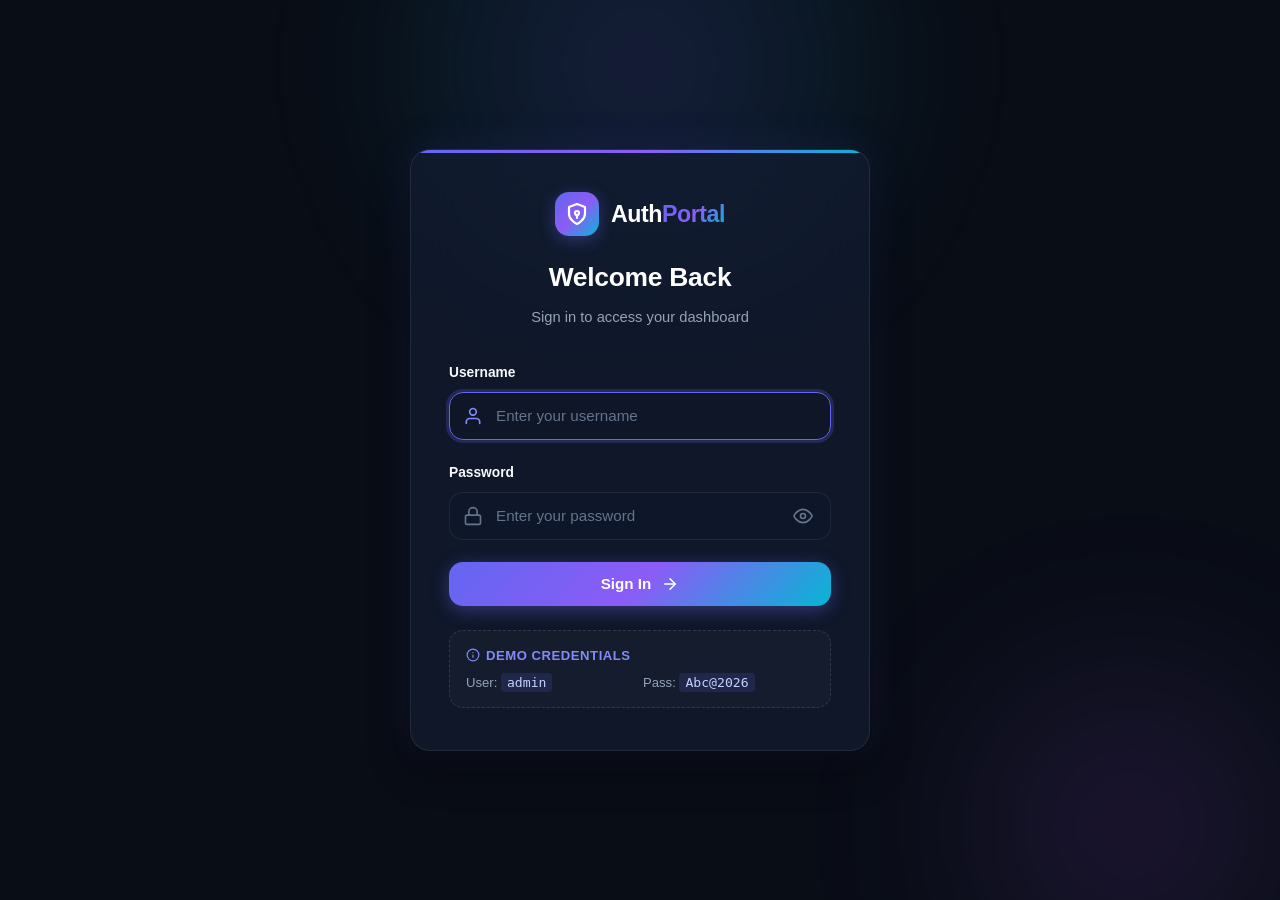
==== dashboard.html @ 0ddc0a3a "feat: Initial commit for user interface authentication and dashboard" ====
<!DOCTYPE html>
<html lang="en">
<head>
  <meta charset="UTF-8">
  <meta name="viewport" content="width=device-width, initial-scale=1.0">
  <title>Dashboard | user-auth11092026</title>
  <meta name="description" content="Professional dashboard portal providing operational analytics, security insights, and system management.">
  <link rel="stylesheet" href="css/style.css">
</head>
<body>

  <!-- Background Decorative Glowing Orbs -->
  <div class="bg-glow-top" aria-hidden="true"></div>
  <div class="bg-glow-bottom" aria-hidden="true"></div>

  <!-- =========================================================================
       4. HEADER / NAVIGATION BAR
       ========================================================================= -->
  <header class="dashboard-header">
    <div class="container header-container">
      
      <!-- Brand Logo -->
      <a href="#home" class="header-logo" aria-label="AuthPortal Home">
        <div class="header-logo-icon">
          <svg viewBox="0 0 24 24" fill="none" stroke="currentColor" stroke-width="2.2" stroke-linecap="round" stroke-linejoin="round" aria-hidden="true">
            <path d="M12 22s8-4 8-10V5l-8-3-8 3v7c0 6 8 10 8 10z"/>
            <circle cx="12" cy="11" r="2"/>
            <path d="M12 13v3"/>
          </svg>
        </div>
        <div class="header-logo-text">Auth<span>Portal</span></div>
      </a>

      <!-- Desktop Navigation Bar -->
      <nav class="desktop-nav" aria-label="Main Navigation">
        <ul class="nav-list">
          <li><a href="#home" class="nav-link active">HOME</a></li>
          <li><a href="#about" class="nav-link">ABOUT US</a></li>
          <li><a href="#category" class="nav-link">CATEGEORY</a></li>
          <li><a href="#contact" class="nav-link">CONTACT</a></li>
        </ul>
      </nav>

      <!-- Header Actions: User Badge & Logout -->
      <div class="header-actions">
        <div class="user-badge" aria-label="Current logged in user">
          <span class="user-avatar" aria-hidden="true">A</span>
          <span>admin</span>
        </div>
        
        <button type="button" class="btn btn-danger btn-logout" aria-label="Log out of dashboard">
          <svg width="16" height="16" viewBox="0 0 24 24" fill="none" stroke="currentColor" stroke-width="2" stroke-linecap="round" stroke-linejoin="round" aria-hidden="true">
            <path d="M9 21H5a2 2 0 0 1-2-2V5a2 2 0 0 1 2-2h4"/>
            <polyline points="16 17 21 12 16 7"/>
            <line x1="21" y1="12" x2="9" y2="12"/>
          </svg>
          <span>Logout</span>
        </button>

        <!-- Mobile Hamburger Toggle Button -->
        <button type="button" id="hamburgerBtn" class="hamburger-btn" aria-label="Toggle navigation menu" aria-expanded="false">
          <span class="hamburger-line"></span>
          <span class="hamburger-line"></span>
          <span class="hamburger-line"></span>
        </button>
      </div>

    </div>

    <!-- Mobile Slide-Down Drawer -->
    <div id="mobileNavDrawer" class="mobile-nav-drawer" aria-label="Mobile Navigation">
      <ul class="mobile-nav-list">
        <li><a href="#home" class="mobile-nav-link active">HOME</a></li>
        <li><a href="#about" class="mobile-nav-link">ABOUT US</a></li>
        <li><a href="#category" class="mobile-nav-link">CATEGEORY</a></li>
        <li><a href="#contact" class="mobile-nav-link">CONTACT</a></li>
      </ul>
      <div class="mobile-nav-actions">
        <div class="user-badge">
          <span class="user-avatar">A</span>
          <span>admin</span>
        </div>
        <button type="button" class="btn btn-danger btn-logout">Logout</button>
      </div>
    </div>
  </header>

  <!-- =========================================================================
       MAIN DASHBOARD CONTENT
       ========================================================================= -->
  <main id="dashboardContent">

    <!-- =======================================================================
         5. HERO SECTION
         ======================================================================= -->
    <section id="home" class="hero-section">
      <div class="container">
        <div class="hero-grid">
          
          <!-- Left Column -->
          <div class="hero-content">
            <div class="section-badge">
              <span class="badge-dot" aria-hidden="true"></span>
              <span>Verified Session Active</span>
            </div>
            
            <h1 class="hero-title">Welcome to Your <span>Dashboard</span></h1>
            
            <p class="hero-description">
              Access real-time telemetry, manage platform resources, and streamline organizational workflows with our unified responsive command center. Built purely with modern web standards for maximum velocity.
            </p>

            <div class="hero-cta-group">
              <a href="#category" class="btn btn-primary">
                <span>Explore Platform</span>
                <svg class="btn-icon" viewBox="0 0 24 24" fill="none" stroke="currentColor" stroke-width="2" stroke-linecap="round" stroke-linejoin="round" aria-hidden="true">
                  <line x1="5" y1="12" x2="19" y2="12"/>
                  <polyline points="12 5 19 12 12 19"/>
                </svg>
              </a>

              <a href="#about" class="btn btn-secondary">
                <span>Learn More</span>
              </a>
            </div>
          </div>

          <!-- Right Column: Modern CSS Visual Element (No External Assets) -->
          <div class="hero-visual">
            
            <!-- Floating Decorative KPI Badge 1 -->
            <div class="floating-badge floating-badge-1" aria-hidden="true">
              <div class="badge-icon-wrap">
                <svg width="20" height="20" viewBox="0 0 24 24" fill="none" stroke="currentColor" stroke-width="2.2" stroke-linecap="round" stroke-linejoin="round">
                  <polyline points="20 6 9 17 4 12"/>
                </svg>
              </div>
              <div>
                <div class="badge-text-primary">System 99.98%</div>
                <div class="badge-text-sub">Healthy & Online</div>
              </div>
            </div>

            <!-- Floating Decorative KPI Badge 2 -->
            <div class="floating-badge floating-badge-2" aria-hidden="true">
              <div class="badge-icon-wrap badge-icon-purple">
                <svg width="20" height="20" viewBox="0 0 24 24" fill="none" stroke="currentColor" stroke-width="2.2" stroke-linecap="round" stroke-linejoin="round">
                  <path d="M12 2v20M17 5H9.5a3.5 3.5 0 0 0 0 7h5a3.5 3.5 0 0 1 0 7H6"/>
                </svg>
              </div>
              <div>
                <div class="badge-text-primary">48.2k Events</div>
                <div class="badge-text-sub">Processed Today</div>
              </div>
            </div>

            <!-- Central Glassmorphic Dashboard Window -->
            <div class="visual-board">
              
              <div class="visual-header">
                <div class="window-dots" aria-hidden="true">
                  <span class="window-dot dot-red"></span>
                  <span class="window-dot dot-yellow"></span>
                  <span class="window-dot dot-green"></span>
                </div>
                <div class="visual-header-title">Live System Overview</div>
              </div>

              <!-- Live KPI Stats Grid -->
              <div class="visual-stats-grid">
                <div class="visual-stat-card">
                  <div class="stat-label">Active Users</div>
                  <div class="stat-value">
                    <span>1,842</span>
                    <span class="stat-trend">+14.2%</span>
                  </div>
                </div>

                <div class="visual-stat-card">
                  <div class="stat-label">Avg Response</div>
                  <div class="stat-value">
                    <span>42ms</span>
                    <span class="stat-trend">Optimal</span>
                  </div>
                </div>
              </div>

              <!-- Graphic Visualizer Chart Bars -->
              <div class="visual-chart-box">
                <div class="chart-header">
                  <span class="chart-title">Weekly Throughput Activity</span>
                  <span class="section-badge" style="margin-bottom:0; font-size:0.7rem; padding: 2px 8px;">Real-Time</span>
                </div>
                <div class="chart-bars" aria-label="Activity throughput bar graph">
                  <div class="chart-bar-wrap">
                    <div class="chart-bar-fill" style="height: 45%;"></div>
                    <span class="chart-bar-label">Mon</span>
                  </div>
                  <div class="chart-bar-wrap">
                    <div class="chart-bar-fill" style="height: 65%;"></div>
                    <span class="chart-bar-label">Tue</span>
                  </div>
                  <div class="chart-bar-wrap">
                    <div class="chart-bar-fill" style="height: 55%;"></div>
                    <span class="chart-bar-label">Wed</span>
                  </div>
                  <div class="chart-bar-wrap">
                    <div class="chart-bar-fill" style="height: 85%;"></div>
                    <span class="chart-bar-label">Thu</span>
                  </div>
                  <div class="chart-bar-wrap">
                    <div class="chart-bar-fill active" style="height: 98%;"></div>
                    <span class="chart-bar-label">Fri</span>
                  </div>
                  <div class="chart-bar-wrap">
                    <div class="chart-bar-fill" style="height: 72%;"></div>
                    <span class="chart-bar-label">Sat</span>
                  </div>
                  <div class="chart-bar-wrap">
                    <div class="chart-bar-fill" style="height: 60%;"></div>
                    <span class="chart-bar-label">Sun</span>
                  </div>
                </div>
              </div>

            </div>
          </div>

        </div>
      </div>
    </section>

    <!-- =======================================================================
         6. ABOUT US SECTION
         ======================================================================= -->
    <section id="about" class="about-section">
      <div class="container">
        
        <div class="text-center">
          <div class="section-badge">
            <span class="badge-dot" aria-hidden="true"></span>
            <span>Platform Core Capabilities</span>
          </div>
          <h2 class="section-title">Engineered for Performance & Clarity</h2>
          <p class="section-subtitle">
            Our platform provides enterprise-tier architectural efficiency without the baggage of heavy JavaScript libraries or external CSS bloat.
          </p>
        </div>

        <div class="about-features-grid">
          
          <!-- Feature 1 -->
          <div class="feature-card">
            <div class="feature-icon-box">
              <svg viewBox="0 0 24 24" fill="none" stroke="currentColor" stroke-width="2" stroke-linecap="round" stroke-linejoin="round" aria-hidden="true">
                <path d="M12 22s8-4 8-10V5l-8-3-8 3v7c0 6 8 10 8 10z"/>
              </svg>
            </div>
            <h3 class="feature-title">Secure Authentication</h3>
            <p class="feature-desc">
              State-governed session authentication with instant route protection, credential evaluation, and client-side access gating.
            </p>
          </div>

          <!-- Feature 2 -->
          <div class="feature-card">
            <div class="feature-icon-box">
              <svg viewBox="0 0 24 24" fill="none" stroke="currentColor" stroke-width="2" stroke-linecap="round" stroke-linejoin="round" aria-hidden="true">
                <rect x="3" y="3" width="7" height="9"/>
                <rect x="14" y="3" width="7" height="5"/>
                <rect x="14" y="12" width="7" height="9"/>
                <rect x="3" y="16" width="7" height="5"/>
              </svg>
            </div>
            <h3 class="feature-title">Simple Dashboard</h3>
            <p class="feature-desc">
              An intuitive visual control center designed for focus, displaying critical KPIs, system health indicators, and operational categories.
            </p>
          </div>

          <!-- Feature 3 -->
          <div class="feature-card">
            <div class="feature-icon-box">
              <svg viewBox="0 0 24 24" fill="none" stroke="currentColor" stroke-width="2" stroke-linecap="round" stroke-linejoin="round" aria-hidden="true">
                <rect x="2" y="3" width="20" height="14" rx="2" ry="2"/>
                <line x1="8" y1="21" x2="16" y2="21"/>
                <line x1="12" y1="17" x2="12" y2="21"/>
              </svg>
            </div>
            <h3 class="feature-title">Responsive Design</h3>
            <p class="feature-desc">
              Pixel-perfect viewport fluid layouts tailored seamlessly across desktop monitors, laptops, tablets, and compact mobile phones.
            </p>
          </div>

          <!-- Feature 4 -->
          <div class="feature-card">
            <div class="feature-icon-box">
              <svg viewBox="0 0 24 24" fill="none" stroke="currentColor" stroke-width="2" stroke-linecap="round" stroke-linejoin="round" aria-hidden="true">
                <polygon points="13 2 3 14 12 14 11 22 21 10 12 10 13 2"/>
              </svg>
            </div>
            <h3 class="feature-title">Fast Performance</h3>
            <p class="feature-desc">
              Unthrottled vanilla execution that loads instantly with zero external network blocking scripts, minimal overhead, and silky 60fps animations.
            </p>
          </div>

        </div>

      </div>
    </section>

    <!-- =======================================================================
         7. CATEGEORY SECTION
         ======================================================================= -->
    <section id="category" class="category-section">
      <div class="container">
        
        <div class="text-center">
          <div class="section-badge">
            <span class="badge-dot" aria-hidden="true"></span>
            <span>Module Ecosystem</span>
          </div>
          <h2 class="section-title">CATEGEORY</h2>
          <p class="section-subtitle">
            Explore dedicated functional categories tailored for high-scale enterprise operations and administrative oversight.
          </p>
        </div>

        <div class="category-grid">
          
          <!-- Category 1 -->
          <article class="category-card">
            <div class="category-top">
              <div class="category-icon-wrap">
                <svg viewBox="0 0 24 24" fill="none" stroke="currentColor" stroke-width="2" stroke-linecap="round" stroke-linejoin="round" aria-hidden="true">
                  <path d="M12 22s8-4 8-10V5l-8-3-8 3v7c0 6 8 10 8 10z"/>
                  <circle cx="12" cy="11" r="2"/>
                </svg>
              </div>
              <h3 class="category-card-title">Security & Governance</h3>
              <p class="category-card-desc">
                Centralized credential management, cryptographic session tracking, and real-time anomaly threat detection audits.
              </p>
            </div>
            <a href="#contact" class="category-action">
              <span>Explore Module</span>
              <svg viewBox="0 0 24 24" fill="none" stroke="currentColor" stroke-width="2" stroke-linecap="round" stroke-linejoin="round" aria-hidden="true">
                <line x1="5" y1="12" x2="19" y2="12"/>
                <polyline points="12 5 19 12 12 19"/>
              </svg>
            </a>
          </article>

          <!-- Category 2 -->
          <article class="category-card">
            <div class="category-top">
              <div class="category-icon-wrap">
                <svg viewBox="0 0 24 24" fill="none" stroke="currentColor" stroke-width="2" stroke-linecap="round" stroke-linejoin="round" aria-hidden="true">
                  <line x1="18" y1="20" x2="18" y2="10"/>
                  <line x1="12" y1="20" x2="12" y2="4"/>
                  <line x1="6" y1="20" x2="6" y2="14"/>
                </svg>
              </div>
              <h3 class="category-card-title">Analytics & Reports</h3>
              <p class="category-card-desc">
                Granular metric drill-downs, latency distribution histograms, and automated scheduled executive reporting exports.
              </p>
            </div>
            <a href="#contact" class="category-action">
              <span>Explore Module</span>
              <svg viewBox="0 0 24 24" fill="none" stroke="currentColor" stroke-width="2" stroke-linecap="round" stroke-linejoin="round" aria-hidden="true">
                <line x1="5" y1="12" x2="19" y2="12"/>
                <polyline points="12 5 19 12 12 19"/>
              </svg>
            </a>
          </article>

          <!-- Category 3 -->
          <article class="category-card">
            <div class="category-top">
              <div class="category-icon-wrap">
                <svg viewBox="0 0 24 24" fill="none" stroke="currentColor" stroke-width="2" stroke-linecap="round" stroke-linejoin="round" aria-hidden="true">
                  <path d="M18 10h-1.26A8 8 0 1 0 9 20h9a5 5 0 0 0 0-10z"/>
                </svg>
              </div>
              <h3 class="category-card-title">Cloud Infrastructure</h3>
              <p class="category-card-desc">
                Multi-region node health status, container lifecycle telemetry, and bandwidth consumption optimization tools.
              </p>
            </div>
            <a href="#contact" class="category-action">
              <span>Explore Module</span>
              <svg viewBox="0 0 24 24" fill="none" stroke="currentColor" stroke-width="2" stroke-linecap="round" stroke-linejoin="round" aria-hidden="true">
                <line x1="5" y1="12" x2="19" y2="12"/>
                <polyline points="12 5 19 12 12 19"/>
              </svg>
            </a>
          </article>

          <!-- Category 4 -->
          <article class="category-card">
            <div class="category-top">
              <div class="category-icon-wrap">
                <svg viewBox="0 0 24 24" fill="none" stroke="currentColor" stroke-width="2" stroke-linecap="round" stroke-linejoin="round" aria-hidden="true">
                  <path d="M17 21v-2a4 4 0 0 0-4-4H5a4 4 0 0 0-4 4v2"/>
                  <circle cx="9" cy="7" r="4"/>
                  <path d="M23 21v-2a4 4 0 0 0-3-3.87"/>
                  <path d="M16 3.13a4 4 0 0 1 0 7.75"/>
                </svg>
              </div>
              <h3 class="category-card-title">User Management</h3>
              <p class="category-card-desc">
                Role-based access control (RBAC), multi-tenant provisioning, administrative privilege tiers, and user lifecycle events.
              </p>
            </div>
            <a href="#contact" class="category-action">
              <span>Explore Module</span>
              <svg viewBox="0 0 24 24" fill="none" stroke="currentColor" stroke-width="2" stroke-linecap="round" stroke-linejoin="round" aria-hidden="true">
                <line x1="5" y1="12" x2="19" y2="12"/>
                <polyline points="12 5 19 12 12 19"/>
              </svg>
            </a>
          </article>

          <!-- Category 5 -->
          <article class="category-card">
            <div class="category-top">
              <div class="category-icon-wrap">
                <svg viewBox="0 0 24 24" fill="none" stroke="currentColor" stroke-width="2" stroke-linecap="round" stroke-linejoin="round" aria-hidden="true">
                  <polyline points="16 18 22 12 16 6"/>
                  <polyline points="8 6 2 12 8 18"/>
                </svg>
              </div>
              <h3 class="category-card-title">API Integrations</h3>
              <p class="category-card-desc">
                REST and webhook dispatch management, token authentication policies, rate limiting, and third-party SaaS interconnects.
              </p>
            </div>
            <a href="#contact" class="category-action">
              <span>Explore Module</span>
              <svg viewBox="0 0 24 24" fill="none" stroke="currentColor" stroke-width="2" stroke-linecap="round" stroke-linejoin="round" aria-hidden="true">
                <line x1="5" y1="12" x2="19" y2="12"/>
                <polyline points="12 5 19 12 12 19"/>
              </svg>
            </a>
          </article>

          <!-- Category 6 -->
          <article class="category-card">
            <div class="category-top">
              <div class="category-icon-wrap">
                <svg viewBox="0 0 24 24" fill="none" stroke="currentColor" stroke-width="2" stroke-linecap="round" stroke-linejoin="round" aria-hidden="true">
                  <path d="M12 2v4M12 18v4M4.93 4.93l2.83 2.83M16.24 16.24l2.83 2.83M2 12h4M18 12h4M4.93 19.07l2.83-2.83M16.24 7.76l2.83-2.83"/>
                </svg>
              </div>
              <h3 class="category-card-title">Automation Workflows</h3>
              <p class="category-card-desc">
                Event-driven job scheduling, automated pipeline deployments, alert escalation cascades, and self-healing task routines.
              </p>
            </div>
            <a href="#contact" class="category-action">
              <span>Explore Module</span>
              <svg viewBox="0 0 24 24" fill="none" stroke="currentColor" stroke-width="2" stroke-linecap="round" stroke-linejoin="round" aria-hidden="true">
                <line x1="5" y1="12" x2="19" y2="12"/>
                <polyline points="12 5 19 12 12 19"/>
              </svg>
            </a>
          </article>

        </div>

      </div>
    </section>

    <!-- =======================================================================
         8. CONTACT SECTION
         ======================================================================= -->
    <section id="contact" class="contact-section">
      <div class="container">
        
        <div class="text-center">
          <div class="section-badge">
            <span class="badge-dot" aria-hidden="true"></span>
            <span>Get In Touch</span>
          </div>
          <h2 class="section-title">Connect With Our Team</h2>
          <p class="section-subtitle">
            Have questions regarding deployment or enterprise tier configurations? Reach out to our technical engineering group.
          </p>
        </div>

        <div class="contact-grid">
          
          <!-- Contact Info Sidebar -->
          <div class="contact-info-card">
            <h3 class="contact-info-title">Support & Inquiries</h3>
            <p class="contact-info-desc">
              Our engineering team is on standby 24/7 to support infrastructure requests and authentication system inquiries.
            </p>

            <div class="contact-details-list">
              
              <!-- Email -->
              <div class="contact-item">
                <div class="contact-item-icon">
                  <svg viewBox="0 0 24 24" fill="none" stroke="currentColor" stroke-width="2" stroke-linecap="round" stroke-linejoin="round" aria-hidden="true">
                    <path d="M4 4h16c1.1 0 2 .9 2 2v12c0 1.1-.9 2-2 2H4c-1.1 0-2-.9-2-2V6c0-1.1.9-2 2-2z"/>
                    <polyline points="22,6 12,13 2,6"/>
                  </svg>
                </div>
                <div>
                  <div class="contact-item-label">Direct Email</div>
                  <div class="contact-item-value">support@authportal2026.io</div>
                </div>
              </div>

              <!-- Phone -->
              <div class="contact-item">
                <div class="contact-item-icon">
                  <svg viewBox="0 0 24 24" fill="none" stroke="currentColor" stroke-width="2" stroke-linecap="round" stroke-linejoin="round" aria-hidden="true">
                    <path d="M22 16.92v3a2 2 0 0 1-2.18 2 19.79 19.79 0 0 1-8.63-3.07 19.5 19.5 0 0 1-6-6 19.79 19.79 0 0 1-3.07-8.67A2 2 0 0 1 4.11 2h3a2 2 0 0 1 2 1.72 12.84 12.84 0 0 0 .7 2.81 2 2 0 0 1-.45 2.11L8.09 9.91a16 16 0 0 0 6 6l1.27-1.27a2 2 0 0 1 2.11-.45 12.84 12.84 0 0 0 2.81.7A2 2 0 0 1 22 16.92z"/>
                  </svg>
                </div>
                <div>
                  <div class="contact-item-label">Telephone</div>
                  <div class="contact-item-value">+1 (800) 555-0199</div>
                </div>
              </div>

              <!-- Location -->
              <div class="contact-item">
                <div class="contact-item-icon">
                  <svg viewBox="0 0 24 24" fill="none" stroke="currentColor" stroke-width="2" stroke-linecap="round" stroke-linejoin="round" aria-hidden="true">
                    <path d="M21 10c0 7-9 13-9 13s-9-6-9-13a9 9 0 0 1 18 0z"/>
                    <circle cx="12" cy="10" r="3"/>
                  </svg>
                </div>
                <div>
                  <div class="contact-item-label">Headquarters</div>
                  <div class="contact-item-value">750 Innovation Blvd, Tech Corridor, CA</div>
                </div>
              </div>

            </div>
          </div>

          <!-- Contact Form -->
          <div class="contact-form-card">
            
            <div id="contactFeedback" class="contact-feedback" role="alert" aria-live="polite">
              <svg width="20" height="20" viewBox="0 0 24 24" fill="none" stroke="currentColor" stroke-width="2" stroke-linecap="round" stroke-linejoin="round" aria-hidden="true">
                <polyline points="20 6 9 17 4 12"/>
              </svg>
              <span id="contactFeedbackText"></span>
            </div>

            <form id="contactForm" novalidate autocomplete="off">
              
              <div class="form-group">
                <label for="contactName" class="form-label">Full Name</label>
                <input 
                  type="text" 
                  id="contactName" 
                  class="form-input" 
                  placeholder="Enter your name" 
                  required 
                  aria-required="true"
                  style="padding-left: 16px;"
                >
              </div>

              <div class="form-group">
                <label for="contactEmail" class="form-label">Work Email</label>
                <input 
                  type="email" 
                  id="contactEmail" 
                  class="form-input" 
                  placeholder="name@company.com" 
                  required 
                  aria-required="true"
                  style="padding-left: 16px;"
                >
              </div>

              <div class="form-group">
                <label for="contactMessage" class="form-label">Your Message</label>
                <textarea 
                  id="contactMessage" 
                  class="form-textarea" 
                  placeholder="Tell us about your technical inquiry or platform feedback..." 
                  required 
                  aria-required="true"
                ></textarea>
              </div>

              <button type="submit" class="btn btn-primary btn-full">
                <span class="spinner" aria-hidden="true"></span>
                <span class="btn-text">Submit Message</span>
                <svg class="btn-icon" viewBox="0 0 24 24" fill="none" stroke="currentColor" stroke-width="2" stroke-linecap="round" stroke-linejoin="round" aria-hidden="true">
                  <line x1="22" y1="2" x2="11" y2="13"/>
                  <polygon points="22 2 15 22 11 13 2 9 22 2"/>
                </svg>
              </button>

            </form>

          </div>

        </div>

      </div>
    </section>

  </main>

  <!-- =========================================================================
       9. FOOTER
       ========================================================================= -->
  <footer class="dashboard-footer">
    <div class="container">
      
      <div class="footer-top">
        
        <!-- Brand Summary -->
        <div>
          <a href="#home" class="header-logo">
            <div class="header-logo-icon">
              <svg viewBox="0 0 24 24" fill="none" stroke="currentColor" stroke-width="2.2" stroke-linecap="round" stroke-linejoin="round" aria-hidden="true">
                <path d="M12 22s8-4 8-10V5l-8-3-8 3v7c0 6 8 10 8 10z"/>
                <circle cx="12" cy="11" r="2"/>
                <path d="M12 13v3"/>
              </svg>
            </div>
            <div class="header-logo-text">Auth<span>Portal</span></div>
          </a>
          <p class="footer-brand-desc">
            A high-velocity, lightweight user authentication gateway and responsive operations dashboard crafted exclusively with modern HTML5, CSS3, and Vanilla JavaScript.
          </p>
        </div>

        <!-- Quick Navigation Links -->
        <div>
          <div class="footer-col-title">Navigation</div>
          <ul class="footer-links-list">
            <li><a href="#home">HOME</a></li>
            <li><a href="#about">ABOUT US</a></li>
            <li><a href="#category">CATEGEORY</a></li>
            <li><a href="#contact">CONTACT</a></li>
          </ul>
        </div>

        <!-- Social Channels & Connect -->
        <div>
          <div class="footer-col-title">Connect</div>
          <p style="font-size:0.88rem; color:var(--text-secondary); margin-bottom:14px;">
            Follow our open source updates and technical releases.
          </p>
          <div class="footer-social-links" aria-label="Social media links">
            <a href="#home" class="social-btn" aria-label="GitHub">
              <svg viewBox="0 0 24 24" fill="none" stroke="currentColor" stroke-width="2" stroke-linecap="round" stroke-linejoin="round">
                <path d="M9 19c-5 1.5-5-2.5-7-3m14 6v-3.87a3.37 3.37 0 0 0-.94-2.61c3.14-.35 6.44-1.54 6.44-7A5.44 5.44 0 0 0 20 4.77 5.07 5.07 0 0 0 19.91 1S18.73.65 16 2.48a13.38 13.38 0 0 0-7 0C6.27.65 5.09 1 5.09 1A5.07 5.07 0 0 0 5 4.77a5.44 5.44 0 0 0-1.5 3.78c0 5.42 3.3 6.61 6.44 7A3.37 3.37 0 0 0 9 18.13V22"/>
              </svg>
            </a>
            <a href="#home" class="social-btn" aria-label="Twitter">
              <svg viewBox="0 0 24 24" fill="none" stroke="currentColor" stroke-width="2" stroke-linecap="round" stroke-linejoin="round">
                <path d="M23 3a10.9 10.9 0 0 1-3.14 1.53 4.48 4.48 0 0 0-7.86 3v1A10.66 10.66 0 0 1 3 4s-4 9 5 13a11.64 11.64 0 0 1-7 2c9 5 20 0 20-11.5a4.5 4.5 0 0 0-.08-.83A7.72 7.72 0 0 0 23 3z"/>
              </svg>
            </a>
            <a href="#home" class="social-btn" aria-label="LinkedIn">
              <svg viewBox="0 0 24 24" fill="none" stroke="currentColor" stroke-width="2" stroke-linecap="round" stroke-linejoin="round">
                <path d="M16 8a6 6 0 0 1 6 6v7h-4v-7a2 2 0 0 0-2-2 2 2 0 0 0-2 2v7h-4v-7a6 6 0 0 1 6-6z"/>
                <rect x="2" y="9" width="4" height="12"/>
                <circle cx="4" cy="4" r="2"/>
              </svg>
            </a>
          </div>
        </div>

      </div>

      <!-- Exact Copyright Line -->
      <div class="footer-bottom">
        <div>&copy; 2026 User Auth Dashboard. All Rights Reserved.</div>
        <div style="font-size:0.82rem; color:var(--text-muted);">Repository: user-auth11092026</div>
      </div>

    </div>
  </footer>

  <script src="js/script.js"></script>
</body>
</html>
---- css/style.css ----
/* ==========================================================================
   USER AUTHENTICATION & DASHBOARD - MODERN STYLESHEET
   Repository: user-auth11092026
   ========================================================================== */

/* --------------------------------------------------------------------------
   1. CSS Variables & Design Tokens
   -------------------------------------------------------------------------- */
:root {
  /* Color Palette */
  --bg-main: #090d16;
  --bg-surface: #0f172a;
  --bg-surface-elevated: #1e293b;
  --bg-card: rgba(19, 29, 51, 0.7);
  --bg-card-hover: rgba(30, 45, 78, 0.85);
  --bg-glass: rgba(15, 23, 42, 0.8);

  --text-primary: #f8fafc;
  --text-secondary: #94a3b8;
  --text-muted: #64748b;
  --text-inverse: #090d16;

  /* Accents & Gradients */
  --primary: #6366f1;
  --primary-light: #818cf8;
  --primary-dark: #4f46e5;
  --primary-glow: rgba(99, 102, 241, 0.35);

  --secondary: #06b6d4;
  --secondary-light: #22d3ee;
  --accent-purple: #a855f7;
  --accent-emerald: #10b981;
  --accent-rose: #f43f5e;
  --accent-amber: #f59e0b;

  --grad-primary: linear-gradient(135deg, #6366f1 0%, #8b5cf6 50%, #06b6d4 100%);
  --grad-glow: linear-gradient(135deg, rgba(99, 102, 241, 0.15) 0%, rgba(6, 182, 212, 0.1) 100%);
  --grad-card: linear-gradient(180deg, rgba(255, 255, 255, 0.04) 0%, rgba(255, 255, 255, 0.01) 100%);
  --grad-text: linear-gradient(135deg, #ffffff 30%, #cbd5e1 70%, #818cf8 100%);

  /* Borders & Shadows */
  --border-subtle: rgba(255, 255, 255, 0.08);
  --border-focus: rgba(99, 102, 241, 0.6);
  --border-hover: rgba(255, 255, 255, 0.18);

  --shadow-sm: 0 2px 8px rgba(0, 0, 0, 0.25);
  --shadow-md: 0 8px 24px rgba(0, 0, 0, 0.35);
  --shadow-lg: 0 16px 40px rgba(0, 0, 0, 0.45);
  --shadow-glow: 0 0 35px var(--primary-glow);

  /* Layout & Spacing */
  --container-max-width: 1200px;
  --header-height: 76px;
  --border-radius-sm: 8px;
  --border-radius-md: 14px;
  --border-radius-lg: 20px;
  --border-radius-full: 9999px;

  /* Transitions */
  --transition-fast: 0.18s cubic-bezier(0.4, 0, 0.2, 1);
  --transition-normal: 0.28s cubic-bezier(0.4, 0, 0.2, 1);
  --transition-slow: 0.45s cubic-bezier(0.4, 0, 0.2, 1);
}

/* --------------------------------------------------------------------------
   2. Reset & Global Styles
   -------------------------------------------------------------------------- */
*, *::before, *::after {
  margin: 0;
  padding: 0;
  box-sizing: border-box;
}

html {
  scroll-behavior: smooth;
  scroll-padding-top: calc(var(--header-height) + 20px);
}

body {
  font-family: -apple-system, BlinkMacSystemFont, "Segoe UI", Roboto, "Helvetica Neue", Arial, sans-serif;
  background-color: var(--bg-main);
  color: var(--text-primary);
  line-height: 1.6;
  font-size: 16px;
  min-height: 100vh;
  overflow-x: hidden;
  -webkit-font-smoothing: antialiased;
  -moz-osx-font-smoothing: grayscale;
}

/* Background Atmosphere Glows */
.bg-glow-top {
  position: fixed;
  top: -160px;
  left: 50%;
  transform: translateX(-50%);
  width: 700px;
  height: 450px;
  background: radial-gradient(circle, rgba(99, 102, 241, 0.18) 0%, rgba(6, 182, 212, 0.08) 50%, transparent 70%);
  pointer-events: none;
  z-index: 0;
  filter: blur(60px);
}

.bg-glow-bottom {
  position: fixed;
  bottom: -150px;
  right: -100px;
  width: 500px;
  height: 450px;
  background: radial-gradient(circle, rgba(168, 85, 247, 0.15) 0%, transparent 70%);
  pointer-events: none;
  z-index: 0;
  filter: blur(70px);
}

a {
  color: inherit;
  text-decoration: none;
}

button, input, textarea {
  font-family: inherit;
  font-size: inherit;
  border: none;
  outline: none;
}

button {
  cursor: pointer;
}

img, svg {
  display: block;
  max-width: 100%;
}

.container {
  width: 100%;
  max-width: var(--container-max-width);
  margin: 0 auto;
  padding: 0 24px;
  position: relative;
  z-index: 1;
}

/* --------------------------------------------------------------------------
   3. Typography & Badges
   -------------------------------------------------------------------------- */
.section-badge {
  display: inline-flex;
  align-items: center;
  gap: 8px;
  padding: 6px 14px;
  background: rgba(99, 102, 241, 0.12);
  border: 1px solid rgba(99, 102, 241, 0.28);
  border-radius: var(--border-radius-full);
  font-size: 0.82rem;
  font-weight: 600;
  color: var(--primary-light);
  letter-spacing: 0.06em;
  text-transform: uppercase;
  margin-bottom: 16px;
}

.badge-dot {
  width: 7px;
  height: 7px;
  border-radius: 50%;
  background: var(--secondary);
  box-shadow: 0 0 8px var(--secondary);
  animation: pulseDot 2s infinite ease-in-out;
}

@keyframes pulseDot {
  0%, 100% { opacity: 1; transform: scale(1); }
  50% { opacity: 0.5; transform: scale(0.8); }
}

.section-title {
  font-size: clamp(2rem, 3.5vw, 2.75rem);
  font-weight: 800;
  line-height: 1.2;
  margin-bottom: 16px;
  background: var(--grad-text);
  -webkit-background-clip: text;
  -webkit-text-fill-color: transparent;
}

.section-subtitle {
  font-size: 1.08rem;
  color: var(--text-secondary);
  max-width: 620px;
  margin-bottom: 48px;
  line-height: 1.65;
}

.text-center {
  text-align: center;
}

.text-center .section-subtitle {
  margin-left: auto;
  margin-right: auto;
}

/* --------------------------------------------------------------------------
   4. Buttons
   -------------------------------------------------------------------------- */
.btn {
  display: inline-flex;
  align-items: center;
  justify-content: center;
  gap: 10px;
  padding: 13px 26px;
  font-size: 0.95rem;
  font-weight: 600;
  border-radius: var(--border-radius-md);
  transition: all var(--transition-normal);
  position: relative;
  overflow: hidden;
  user-select: none;
}

.btn-primary {
  background: var(--grad-primary);
  color: #ffffff;
  box-shadow: 0 4px 18px rgba(99, 102, 241, 0.4);
}

.btn-primary:hover {
  transform: translateY(-2px);
  box-shadow: 0 6px 24px rgba(99, 102, 241, 0.6);
  filter: brightness(1.08);
}

.btn-primary:active {
  transform: translateY(0);
}

.btn-secondary {
  background: rgba(255, 255, 255, 0.05);
  color: var(--text-primary);
  border: 1px solid var(--border-subtle);
  backdrop-filter: blur(10px);
}

.btn-secondary:hover {
  background: rgba(255, 255, 255, 0.1);
  border-color: var(--border-hover);
  transform: translateY(-2px);
  color: #ffffff;
}

.btn-danger {
  background: rgba(244, 63, 94, 0.15);
  color: #fda4af;
  border: 1px solid rgba(244, 63, 94, 0.3);
  padding: 8px 18px;
  font-size: 0.88rem;
}

.btn-danger:hover {
  background: var(--accent-rose);
  color: #ffffff;
  box-shadow: 0 4px 16px rgba(244, 63, 94, 0.4);
}

.btn-full {
  width: 100%;
}

.btn-icon {
  width: 18px;
  height: 18px;
  transition: transform var(--transition-fast);
}

.btn:hover .btn-icon {
  transform: translateX(3px);
}

/* --------------------------------------------------------------------------
   5. Authentication Screen (index.html)
   -------------------------------------------------------------------------- */
.auth-page {
  display: flex;
  align-items: center;
  justify-content: center;
  min-height: 100vh;
  padding: 30px 20px;
  position: relative;
}

.auth-wrapper {
  width: 100%;
  max-width: 460px;
  position: relative;
  z-index: 2;
  animation: authFadeIn 0.6s cubic-bezier(0.16, 1, 0.3, 1);
}

@keyframes authFadeIn {
  from {
    opacity: 0;
    transform: translateY(24px) scale(0.98);
  }
  to {
    opacity: 1;
    transform: translateY(0) scale(1);
  }
}

.auth-card {
  background: var(--bg-card);
  backdrop-filter: blur(24px);
  -webkit-backdrop-filter: blur(24px);
  border: 1px solid var(--border-subtle);
  border-radius: var(--border-radius-lg);
  padding: 42px 38px;
  box-shadow: var(--shadow-lg), 0 0 40px rgba(99, 102, 241, 0.15);
  position: relative;
  overflow: hidden;
}

.auth-card::before {
  content: "";
  position: absolute;
  top: 0;
  left: 0;
  right: 0;
  height: 3px;
  background: var(--grad-primary);
}

.auth-header {
  text-align: center;
  margin-bottom: 32px;
}

.brand-logo {
  display: inline-flex;
  align-items: center;
  gap: 12px;
  margin-bottom: 20px;
}

.brand-logo-icon {
  width: 44px;
  height: 44px;
  border-radius: var(--border-radius-md);
  background: var(--grad-primary);
  display: flex;
  align-items: center;
  justify-content: center;
  box-shadow: 0 4px 16px var(--primary-glow);
}

.brand-logo-icon svg {
  width: 24px;
  height: 24px;
  fill: none;
  stroke: #ffffff;
  stroke-width: 2.2;
}

.brand-logo-text {
  font-size: 1.45rem;
  font-weight: 800;
  letter-spacing: -0.02em;
  color: #ffffff;
}

.brand-logo-text span {
  background: var(--grad-primary);
  -webkit-background-clip: text;
  -webkit-text-fill-color: transparent;
}

.auth-title {
  font-size: 1.65rem;
  font-weight: 700;
  color: #ffffff;
  margin-bottom: 8px;
  letter-spacing: -0.01em;
}

.auth-subtitle {
  font-size: 0.92rem;
  color: var(--text-secondary);
}

/* Auth Alerts */
.auth-alert {
  display: none;
  align-items: center;
  gap: 12px;
  padding: 12px 16px;
  border-radius: var(--border-radius-sm);
  font-size: 0.88rem;
  font-weight: 500;
  margin-bottom: 24px;
  line-height: 1.4;
  animation: shakeAlert 0.4s cubic-bezier(0.36, 0.07, 0.19, 0.97);
}

.auth-alert.show {
  display: flex;
}

.auth-alert-error {
  background: rgba(244, 63, 94, 0.14);
  border: 1px solid rgba(244, 63, 94, 0.35);
  color: #fda4af;
}

.auth-alert-success {
  background: rgba(16, 185, 129, 0.14);
  border: 1px solid rgba(16, 185, 129, 0.35);
  color: #6ee7b7;
}

.auth-alert-icon {
  flex-shrink: 0;
  width: 18px;
  height: 18px;
}

@keyframes shakeAlert {
  10%, 90% { transform: translate3d(-1px, 0, 0); }
  20%, 80% { transform: translate3d(2px, 0, 0); }
  30%, 50%, 70% { transform: translate3d(-4px, 0, 0); }
  40%, 60% { transform: translate3d(4px, 0, 0); }
}

/* Form Groups */
.form-group {
  margin-bottom: 22px;
  position: relative;
}

.form-label {
  display: block;
  font-size: 0.86rem;
  font-weight: 600;
  color: var(--text-primary);
  margin-bottom: 8px;
}

.input-wrapper {
  position: relative;
  display: flex;
  align-items: center;
}

.input-icon {
  position: absolute;
  left: 14px;
  width: 20px;
  height: 20px;
  color: var(--text-muted);
  pointer-events: none;
  transition: color var(--transition-fast);
}

.form-input {
  width: 100%;
  height: 48px;
  background: rgba(15, 23, 42, 0.65);
  border: 1px solid var(--border-subtle);
  border-radius: var(--border-radius-md);
  padding: 0 16px 0 46px;
  color: #ffffff;
  font-size: 0.95rem;
  transition: all var(--transition-normal);
}

.form-input::placeholder {
  color: var(--text-muted);
}

.form-input:hover {
  border-color: var(--border-hover);
}

.form-input:focus {
  border-color: var(--primary);
  box-shadow: 0 0 0 3px rgba(99, 102, 241, 0.22);
  background: rgba(15, 23, 42, 0.9);
}

.form-input:focus + .input-icon,
.input-wrapper:focus-within .input-icon {
  color: var(--primary-light);
}

/* Password Toggle Button */
.password-toggle {
  position: absolute;
  right: 12px;
  top: 50%;
  transform: translateY(-50%);
  background: transparent;
  color: var(--text-muted);
  padding: 6px;
  border-radius: 6px;
  display: flex;
  align-items: center;
  justify-content: center;
  transition: color var(--transition-fast);
}

.password-toggle:hover {
  color: var(--text-primary);
}

.password-toggle svg {
  width: 20px;
  height: 20px;
}

/* Loading Spinner on button */
.btn .spinner {
  display: none;
  width: 18px;
  height: 18px;
  border: 2px solid rgba(255, 255, 255, 0.3);
  border-radius: 50%;
  border-top-color: #ffffff;
  animation: spin 0.75s linear infinite;
}

.btn.loading .btn-text {
  opacity: 0.4;
}

.btn.loading .spinner {
  display: block;
}

@keyframes spin {
  to { transform: rotate(360deg); }
}

/* Demo Credentials Hint Box */
.demo-hint-box {
  margin-top: 24px;
  padding: 14px 16px;
  background: rgba(255, 255, 255, 0.025);
  border: 1px dashed rgba(255, 255, 255, 0.12);
  border-radius: var(--border-radius-md);
  font-size: 0.82rem;
  color: var(--text-secondary);
}

.demo-hint-title {
  display: flex;
  align-items: center;
  gap: 6px;
  font-weight: 600;
  color: var(--primary-light);
  margin-bottom: 6px;
  text-transform: uppercase;
  letter-spacing: 0.04em;
}

.demo-hint-list {
  display: grid;
  grid-template-columns: 1fr 1fr;
  gap: 6px;
  margin-top: 4px;
}

.demo-hint-item code {
  background: rgba(99, 102, 241, 0.15);
  padding: 2px 6px;
  border-radius: 4px;
  color: #c7d2fe;
  font-family: monospace;
}

/* --------------------------------------------------------------------------
   6. Dashboard Header & Navigation Bar
   -------------------------------------------------------------------------- */
.dashboard-header {
  position: fixed;
  top: 0;
  left: 0;
  right: 0;
  height: var(--header-height);
  background: var(--bg-glass);
  backdrop-filter: blur(18px);
  -webkit-backdrop-filter: blur(18px);
  border-bottom: 1px solid var(--border-subtle);
  z-index: 1000;
  transition: all var(--transition-normal);
}

.dashboard-header.scrolled {
  background: rgba(9, 13, 22, 0.94);
  box-shadow: 0 4px 20px rgba(0, 0, 0, 0.4);
}

.header-container {
  display: flex;
  align-items: center;
  justify-content: space-between;
  height: 100%;
}

.header-logo {
  display: flex;
  align-items: center;
  gap: 12px;
}

.header-logo-icon {
  width: 38px;
  height: 38px;
  border-radius: var(--border-radius-sm);
  background: var(--grad-primary);
  display: flex;
  align-items: center;
  justify-content: center;
  box-shadow: 0 2px 10px var(--primary-glow);
}

.header-logo-icon svg {
  width: 20px;
  height: 20px;
  stroke: #ffffff;
}

.header-logo-text {
  font-size: 1.25rem;
  font-weight: 800;
  color: #ffffff;
}

.header-logo-text span {
  background: var(--grad-primary);
  -webkit-background-clip: text;
  -webkit-text-fill-color: transparent;
}

/* Desktop Navigation Menu */
.desktop-nav {
  display: flex;
  align-items: center;
  gap: 32px;
}

.nav-list {
  display: flex;
  align-items: center;
  list-style: none;
  gap: 8px;
}

.nav-link {
  display: inline-block;
  padding: 8px 16px;
  font-size: 0.88rem;
  font-weight: 600;
  letter-spacing: 0.04em;
  color: var(--text-secondary);
  border-radius: var(--border-radius-full);
  transition: all var(--transition-fast);
  position: relative;
}

.nav-link:hover {
  color: #ffffff;
  background: rgba(255, 255, 255, 0.05);
}

/* Active Navigation State */
.nav-link.active {
  color: #ffffff;
  background: rgba(99, 102, 241, 0.18);
  border: 1px solid rgba(99, 102, 241, 0.35);
  box-shadow: 0 0 12px rgba(99, 102, 241, 0.25);
}

.nav-link.active::after {
  content: "";
  position: absolute;
  bottom: -4px;
  left: 50%;
  transform: translateX(-50%);
  width: 14px;
  height: 2px;
  background: var(--primary);
  border-radius: 2px;
  box-shadow: 0 0 6px var(--primary);
}

.header-actions {
  display: flex;
  align-items: center;
  gap: 16px;
}

.user-badge {
  display: flex;
  align-items: center;
  gap: 8px;
  padding: 6px 14px;
  background: rgba(255, 255, 255, 0.05);
  border: 1px solid var(--border-subtle);
  border-radius: var(--border-radius-full);
  font-size: 0.85rem;
  color: var(--text-primary);
}

.user-avatar {
  width: 22px;
  height: 22px;
  border-radius: 50%;
  background: var(--grad-primary);
  display: flex;
  align-items: center;
  justify-content: center;
  font-size: 0.72rem;
  font-weight: 700;
  color: #ffffff;
}

/* Hamburger Button */
.hamburger-btn {
  display: none;
  flex-direction: column;
  justify-content: center;
  align-items: center;
  width: 42px;
  height: 42px;
  background: rgba(255, 255, 255, 0.05);
  border: 1px solid var(--border-subtle);
  border-radius: var(--border-radius-sm);
  gap: 5px;
  z-index: 1100;
}

.hamburger-line {
  width: 20px;
  height: 2px;
  background: #ffffff;
  border-radius: 2px;
  transition: all var(--transition-fast);
}

.hamburger-btn.active .hamburger-line:nth-child(1) {
  transform: translateY(7px) rotate(45deg);
}

.hamburger-btn.active .hamburger-line:nth-child(2) {
  opacity: 0;
  transform: scaleX(0);
}

.hamburger-btn.active .hamburger-line:nth-child(3) {
  transform: translateY(-7px) rotate(-45deg);
}

/* Mobile Drawer Menu */
.mobile-nav-drawer {
  display: none;
  position: fixed;
  top: var(--header-height);
  left: 0;
  right: 0;
  background: rgba(9, 13, 22, 0.98);
  backdrop-filter: blur(24px);
  border-bottom: 1px solid var(--border-subtle);
  padding: 24px;
  z-index: 999;
  flex-direction: column;
  gap: 16px;
  box-shadow: 0 20px 40px rgba(0, 0, 0, 0.5);
  transform: translateY(-100%);
  opacity: 0;
  transition: transform var(--transition-normal), opacity var(--transition-normal);
}

.mobile-nav-drawer.open {
  transform: translateY(0);
  opacity: 1;
}

.mobile-nav-list {
  display: flex;
  flex-direction: column;
  list-style: none;
  gap: 12px;
}

.mobile-nav-link {
  display: block;
  padding: 12px 18px;
  font-size: 1rem;
  font-weight: 600;
  letter-spacing: 0.04em;
  color: var(--text-secondary);
  border-radius: var(--border-radius-md);
  border: 1px solid transparent;
}

.mobile-nav-link.active {
  color: #ffffff;
  background: rgba(99, 102, 241, 0.18);
  border-color: rgba(99, 102, 241, 0.4);
}

.mobile-nav-actions {
  display: flex;
  align-items: center;
  justify-content: space-between;
  padding-top: 16px;
  border-top: 1px solid var(--border-subtle);
}

/* --------------------------------------------------------------------------
   7. Hero Section
   -------------------------------------------------------------------------- */
.hero-section {
  padding-top: calc(var(--header-height) + 60px);
  padding-bottom: 90px;
  position: relative;
  overflow: hidden;
}

.hero-grid {
  display: grid;
  grid-template-columns: 1.15fr 1fr;
  gap: 56px;
  align-items: center;
}

.hero-content {
  max-width: 580px;
}

.hero-title {
  font-size: clamp(2.4rem, 4.2vw, 3.5rem);
  font-weight: 800;
  line-height: 1.15;
  margin-bottom: 20px;
  letter-spacing: -0.02em;
}

.hero-title span {
  background: var(--grad-primary);
  -webkit-background-clip: text;
  -webkit-text-fill-color: transparent;
}

.hero-description {
  font-size: 1.12rem;
  color: var(--text-secondary);
  line-height: 1.7;
  margin-bottom: 36px;
}

.hero-cta-group {
  display: flex;
  align-items: center;
  gap: 16px;
  flex-wrap: wrap;
}

/* Hero Visual / Dashboard Preview (CSS Only, No external images) */
.hero-visual {
  position: relative;
}

.visual-board {
  background: var(--bg-card);
  backdrop-filter: blur(20px);
  -webkit-backdrop-filter: blur(20px);
  border: 1px solid var(--border-subtle);
  border-radius: var(--border-radius-lg);
  padding: 24px;
  box-shadow: var(--shadow-lg);
  position: relative;
  overflow: hidden;
}

.visual-header {
  display: flex;
  align-items: center;
  justify-content: space-between;
  padding-bottom: 18px;
  border-bottom: 1px solid var(--border-subtle);
  margin-bottom: 20px;
}

.window-dots {
  display: flex;
  gap: 6px;
}

.window-dot {
  width: 10px;
  height: 10px;
  border-radius: 50%;
}

.dot-red { background: #ef4444; }
.dot-yellow { background: #f59e0b; }
.dot-green { background: #10b981; }

.visual-header-title {
  font-size: 0.82rem;
  color: var(--text-muted);
  font-weight: 600;
  letter-spacing: 0.05em;
  text-transform: uppercase;
}

.visual-stats-grid {
  display: grid;
  grid-template-columns: 1fr 1fr;
  gap: 14px;
  margin-bottom: 20px;
}

.visual-stat-card {
  background: rgba(255, 255, 255, 0.03);
  border: 1px solid var(--border-subtle);
  border-radius: var(--border-radius-md);
  padding: 16px;
  transition: transform var(--transition-fast);
}

.visual-stat-card:hover {
  transform: translateY(-2px);
  border-color: var(--border-hover);
}

.stat-label {
  font-size: 0.78rem;
  color: var(--text-muted);
  font-weight: 500;
  text-transform: uppercase;
  margin-bottom: 6px;
}

.stat-value {
  font-size: 1.45rem;
  font-weight: 700;
  color: #ffffff;
  display: flex;
  align-items: baseline;
  gap: 6px;
}

.stat-trend {
  font-size: 0.76rem;
  font-weight: 600;
  color: var(--accent-emerald);
}

/* CSS Graphical Visualization Bars */
.visual-chart-box {
  background: rgba(255, 255, 255, 0.02);
  border: 1px solid var(--border-subtle);
  border-radius: var(--border-radius-md);
  padding: 18px;
}

.chart-header {
  display: flex;
  justify-content: space-between;
  align-items: center;
  margin-bottom: 16px;
}

.chart-title {
  font-size: 0.86rem;
  font-weight: 600;
  color: var(--text-primary);
}

.chart-bars {
  display: flex;
  align-items: flex-end;
  gap: 12px;
  height: 90px;
  padding-top: 10px;
}

.chart-bar-wrap {
  flex: 1;
  display: flex;
  flex-direction: column;
  align-items: center;
  gap: 8px;
  height: 100%;
  justify-content: flex-end;
}

.chart-bar-fill {
  width: 100%;
  background: rgba(99, 102, 241, 0.3);
  border-radius: 4px;
  transition: all 0.4s ease;
  position: relative;
}

.chart-bar-fill.active {
  background: var(--grad-primary);
  box-shadow: 0 0 14px var(--primary-glow);
}

.chart-bar-label {
  font-size: 0.72rem;
  color: var(--text-muted);
}

/* Floating Decorative KPI Cards */
.floating-badge {
  position: absolute;
  padding: 12px 18px;
  background: rgba(15, 23, 42, 0.88);
  backdrop-filter: blur(16px);
  border: 1px solid rgba(255, 255, 255, 0.12);
  border-radius: var(--border-radius-md);
  box-shadow: var(--shadow-lg);
  display: flex;
  align-items: center;
  gap: 12px;
  z-index: 3;
  animation: floatMotion 5s ease-in-out infinite alternate;
}

.floating-badge-1 {
  top: -24px;
  right: -20px;
}

.floating-badge-2 {
  bottom: -24px;
  left: -24px;
  animation-delay: -2.5s;
}

@keyframes floatMotion {
  0% { transform: translateY(0); }
  100% { transform: translateY(-10px); }
}

.badge-icon-wrap {
  width: 36px;
  height: 36px;
  border-radius: 50%;
  background: rgba(16, 185, 129, 0.15);
  display: flex;
  align-items: center;
  justify-content: center;
  color: var(--accent-emerald);
}

.badge-icon-purple {
  background: rgba(168, 85, 247, 0.15);
  color: var(--accent-purple);
}

.badge-text-primary {
  font-size: 0.86rem;
  font-weight: 700;
  color: #ffffff;
}

.badge-text-sub {
  font-size: 0.72rem;
  color: var(--text-muted);
}

/* --------------------------------------------------------------------------
   8. About Us Section
   -------------------------------------------------------------------------- */
.about-section {
  padding: 100px 0;
  position: relative;
  background: linear-gradient(180deg, transparent 0%, rgba(15, 23, 42, 0.4) 50%, transparent 100%);
}

.about-features-grid {
  display: grid;
  grid-template-columns: repeat(4, 1fr);
  gap: 24px;
}

.feature-card {
  background: var(--bg-card);
  backdrop-filter: blur(14px);
  border: 1px solid var(--border-subtle);
  border-radius: var(--border-radius-lg);
  padding: 32px 24px;
  transition: all var(--transition-normal);
  position: relative;
  overflow: hidden;
}

.feature-card::before {
  content: "";
  position: absolute;
  top: 0;
  left: 0;
  right: 0;
  height: 2px;
  background: var(--grad-primary);
  opacity: 0;
  transition: opacity var(--transition-fast);
}

.feature-card:hover {
  transform: translateY(-6px);
  background: var(--bg-card-hover);
  border-color: var(--border-hover);
  box-shadow: 0 12px 30px rgba(0, 0, 0, 0.45), 0 0 20px rgba(99, 102, 241, 0.15);
}

.feature-card:hover::before {
  opacity: 1;
}

.feature-icon-box {
  width: 54px;
  height: 54px;
  border-radius: var(--border-radius-md);
  background: rgba(99, 102, 241, 0.12);
  border: 1px solid rgba(99, 102, 241, 0.25);
  display: flex;
  align-items: center;
  justify-content: center;
  margin-bottom: 22px;
  color: var(--primary-light);
  transition: all var(--transition-fast);
}

.feature-card:hover .feature-icon-box {
  background: var(--grad-primary);
  color: #ffffff;
  transform: scale(1.05);
  box-shadow: 0 4px 16px var(--primary-glow);
}

.feature-icon-box svg {
  width: 26px;
  height: 26px;
}

.feature-title {
  font-size: 1.18rem;
  font-weight: 700;
  color: #ffffff;
  margin-bottom: 12px;
}

.feature-desc {
  font-size: 0.92rem;
  color: var(--text-secondary);
  line-height: 1.6;
}

/* --------------------------------------------------------------------------
   9. CATEGEORY Section
   -------------------------------------------------------------------------- */
.category-section {
  padding: 100px 0;
  position: relative;
}

.category-grid {
  display: grid;
  grid-template-columns: repeat(3, 1fr);
  gap: 28px;
}

.category-card {
  background: var(--bg-card);
  backdrop-filter: blur(16px);
  border: 1px solid var(--border-subtle);
  border-radius: var(--border-radius-lg);
  padding: 34px 28px;
  display: flex;
  flex-direction: column;
  justify-content: space-between;
  transition: all var(--transition-normal);
  position: relative;
  overflow: hidden;
}

.category-card:hover {
  transform: translateY(-6px);
  background: var(--bg-card-hover);
  border-color: rgba(99, 102, 241, 0.4);
  box-shadow: 0 16px 36px rgba(0, 0, 0, 0.5), 0 0 25px rgba(99, 102, 241, 0.18);
}

.category-top {
  margin-bottom: 24px;
}

.category-icon-wrap {
  width: 52px;
  height: 52px;
  border-radius: var(--border-radius-md);
  background: rgba(6, 182, 212, 0.12);
  border: 1px solid rgba(6, 182, 212, 0.25);
  display: flex;
  align-items: center;
  justify-content: center;
  color: var(--secondary);
  margin-bottom: 20px;
  transition: all var(--transition-fast);
}

.category-card:hover .category-icon-wrap {
  background: linear-gradient(135deg, #06b6d4, #6366f1);
  color: #ffffff;
  box-shadow: 0 4px 16px rgba(6, 182, 212, 0.4);
  transform: scale(1.05);
}

.category-icon-wrap svg {
  width: 26px;
  height: 26px;
}

.category-card-title {
  font-size: 1.25rem;
  font-weight: 700;
  color: #ffffff;
  margin-bottom: 10px;
}

.category-card-desc {
  font-size: 0.94rem;
  color: var(--text-secondary);
  line-height: 1.6;
}

.category-action {
  display: inline-flex;
  align-items: center;
  gap: 8px;
  font-size: 0.92rem;
  font-weight: 600;
  color: var(--primary-light);
  padding-top: 14px;
  border-top: 1px solid var(--border-subtle);
  transition: gap var(--transition-fast), color var(--transition-fast);
}

.category-card:hover .category-action {
  color: #ffffff;
  gap: 12px;
}

.category-action svg {
  width: 16px;
  height: 16px;
  transition: transform var(--transition-fast);
}

.category-card:hover .category-action svg {
  transform: translateX(4px);
}

/* --------------------------------------------------------------------------
   10. Contact Section
   -------------------------------------------------------------------------- */
.contact-section {
  padding: 100px 0;
  position: relative;
  background: linear-gradient(180deg, transparent 0%, rgba(15, 23, 42, 0.5) 100%);
}

.contact-grid {
  display: grid;
  grid-template-columns: 1fr 1.3fr;
  gap: 48px;
  align-items: start;
}

.contact-info-card {
  background: var(--bg-card);
  backdrop-filter: blur(16px);
  border: 1px solid var(--border-subtle);
  border-radius: var(--border-radius-lg);
  padding: 38px 32px;
}

.contact-info-title {
  font-size: 1.4rem;
  font-weight: 700;
  color: #ffffff;
  margin-bottom: 12px;
}

.contact-info-desc {
  font-size: 0.95rem;
  color: var(--text-secondary);
  line-height: 1.65;
  margin-bottom: 32px;
}

.contact-details-list {
  display: flex;
  flex-direction: column;
  gap: 22px;
}

.contact-item {
  display: flex;
  align-items: flex-start;
  gap: 16px;
}

.contact-item-icon {
  width: 44px;
  height: 44px;
  border-radius: var(--border-radius-md);
  background: rgba(99, 102, 241, 0.12);
  border: 1px solid rgba(99, 102, 241, 0.25);
  display: flex;
  align-items: center;
  justify-content: center;
  color: var(--primary-light);
  flex-shrink: 0;
}

.contact-item-icon svg {
  width: 20px;
  height: 20px;
}

.contact-item-label {
  font-size: 0.8rem;
  color: var(--text-muted);
  text-transform: uppercase;
  font-weight: 600;
  letter-spacing: 0.04em;
  margin-bottom: 2px;
}

.contact-item-value {
  font-size: 0.98rem;
  color: #ffffff;
  font-weight: 500;
}

/* Contact Form */
.contact-form-card {
  background: var(--bg-card);
  backdrop-filter: blur(18px);
  border: 1px solid var(--border-subtle);
  border-radius: var(--border-radius-lg);
  padding: 38px 34px;
  box-shadow: var(--shadow-md);
}

.contact-feedback {
  display: none;
  align-items: center;
  gap: 12px;
  padding: 14px 18px;
  border-radius: var(--border-radius-sm);
  font-size: 0.92rem;
  font-weight: 500;
  margin-bottom: 24px;
}

.contact-feedback.show {
  display: flex;
  animation: authFadeIn 0.3s ease;
}

.contact-feedback-success {
  background: rgba(16, 185, 129, 0.15);
  border: 1px solid rgba(16, 185, 129, 0.35);
  color: #6ee7b7;
}

.contact-feedback-error {
  background: rgba(244, 63, 94, 0.15);
  border: 1px solid rgba(244, 63, 94, 0.35);
  color: #fda4af;
}

.form-textarea {
  width: 100%;
  min-height: 130px;
  background: rgba(15, 23, 42, 0.65);
  border: 1px solid var(--border-subtle);
  border-radius: var(--border-radius-md);
  padding: 14px 16px;
  color: #ffffff;
  font-size: 0.95rem;
  resize: vertical;
  transition: all var(--transition-normal);
}

.form-textarea::placeholder {
  color: var(--text-muted);
}

.form-textarea:focus {
  border-color: var(--primary);
  box-shadow: 0 0 0 3px rgba(99, 102, 241, 0.22);
  background: rgba(15, 23, 42, 0.9);
}

/* --------------------------------------------------------------------------
   11. Footer
   -------------------------------------------------------------------------- */
.dashboard-footer {
  background: #060910;
  border-top: 1px solid var(--border-subtle);
  padding: 60px 0 32px;
  position: relative;
  z-index: 1;
}

.footer-top {
  display: grid;
  grid-template-columns: 1.5fr 1fr 1fr;
  gap: 48px;
  margin-bottom: 48px;
}

.footer-brand-desc {
  color: var(--text-secondary);
  font-size: 0.92rem;
  max-width: 360px;
  margin-top: 14px;
  line-height: 1.65;
}

.footer-col-title {
  font-size: 0.95rem;
  font-weight: 700;
  color: #ffffff;
  text-transform: uppercase;
  letter-spacing: 0.06em;
  margin-bottom: 18px;
}

.footer-links-list {
  display: flex;
  flex-direction: column;
  gap: 10px;
  list-style: none;
}

.footer-links-list a {
  font-size: 0.9rem;
  color: var(--text-secondary);
  transition: color var(--transition-fast), padding-left var(--transition-fast);
}

.footer-links-list a:hover {
  color: var(--primary-light);
  padding-left: 4px;
}

.footer-social-links {
  display: flex;
  gap: 12px;
}

.social-btn {
  width: 40px;
  height: 40px;
  border-radius: var(--border-radius-sm);
  background: rgba(255, 255, 255, 0.05);
  border: 1px solid var(--border-subtle);
  display: flex;
  align-items: center;
  justify-content: center;
  color: var(--text-secondary);
  transition: all var(--transition-fast);
}

.social-btn:hover {
  background: var(--grad-primary);
  color: #ffffff;
  border-color: transparent;
  transform: translateY(-2px);
  box-shadow: 0 4px 12px var(--primary-glow);
}

.social-btn svg {
  width: 18px;
  height: 18px;
}

.footer-bottom {
  padding-top: 28px;
  border-top: 1px solid rgba(255, 255, 255, 0.06);
  display: flex;
  align-items: center;
  justify-content: space-between;
  font-size: 0.86rem;
  color: var(--text-muted);
}

/* --------------------------------------------------------------------------
   12. Responsive Media Queries
   -------------------------------------------------------------------------- */

/* Tablet (max-width: 992px) */
@media (max-width: 992px) {
  .hero-grid {
    grid-template-columns: 1fr;
    gap: 48px;
  }

  .hero-content {
    max-width: 100%;
    text-align: center;
  }

  .hero-cta-group {
    justify-content: center;
  }

  .visual-board {
    max-width: 580px;
    margin: 0 auto;
  }

  .about-features-grid {
    grid-template-columns: repeat(2, 1fr);
  }

  .category-grid {
    grid-template-columns: repeat(2, 1fr);
  }

  .contact-grid {
    grid-template-columns: 1fr;
  }

  .footer-top {
    grid-template-columns: 1fr 1fr;
  }
}

/* Mobile Devices (max-width: 768px) */
@media (max-width: 768px) {
  :root {
    --header-height: 68px;
  }

  .desktop-nav {
    display: none;
  }

  .hamburger-btn {
    display: flex;
  }

  .mobile-nav-drawer {
    display: flex;
  }

  .auth-card {
    padding: 32px 22px;
  }

  .hero-section {
    padding-top: calc(var(--header-height) + 30px);
    padding-bottom: 60px;
  }

  .hero-title {
    font-size: 2.2rem;
  }

  .visual-stats-grid {
    grid-template-columns: 1fr;
  }

  .floating-badge {
    display: none; /* Hide floating badges on small screens to prevent layout cramping */
  }

  .about-section,
  .category-section,
  .contact-section {
    padding: 60px 0;
  }

  .category-grid {
    grid-template-columns: 1fr;
  }

  .about-features-grid {
    grid-template-columns: 1fr;
  }

  .contact-form-card,
  .contact-info-card {
    padding: 26px 20px;
  }

  .footer-top {
    grid-template-columns: 1fr;
    gap: 32px;
  }

  .footer-bottom {
    flex-direction: column;
    gap: 12px;
    text-align: center;
  }
}

/* Small Mobile (max-width: 480px) */
@media (max-width: 480px) {
  .container {
    padding: 0 16px;
  }

  .auth-card {
    padding: 28px 18px;
  }

  .hero-cta-group {
    flex-direction: column;
    width: 100%;
  }

  .hero-cta-group .btn {
    width: 100%;
  }

  .demo-hint-list {
    grid-template-columns: 1fr;
  }
}
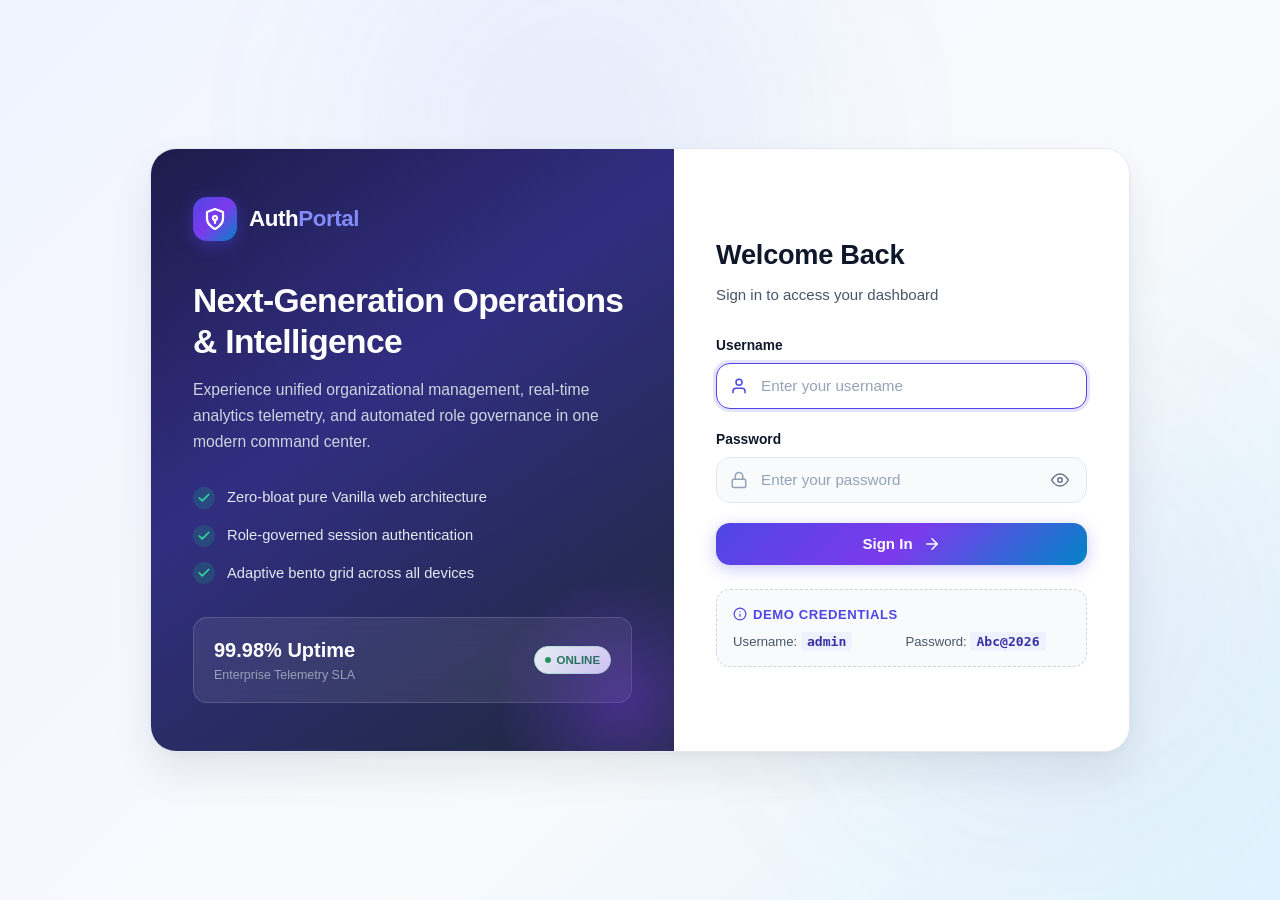
==== commit 481375c8: "style: revamp layout with luminous pearl theme, split-screen auth, and bento-grid dashboard" ====
--- a/dashboard.html
+++ b/dashboard.html
@@ -9,9 +9,9 @@
 </head>
 <body>
 
-  <!-- Background Decorative Glowing Orbs -->
-  <div class="bg-glow-top" aria-hidden="true"></div>
-  <div class="bg-glow-bottom" aria-hidden="true"></div>
+  <!-- Background Ambient Mesh Glows -->
+  <div class="bg-mesh-glow-1" aria-hidden="true"></div>
+  <div class="bg-mesh-glow-2" aria-hidden="true"></div>
 
   <!-- =========================================================================
        4. HEADER / NAVIGATION BAR
@@ -49,7 +49,7 @@
         </div>
         
         <button type="button" class="btn btn-danger btn-logout" aria-label="Log out of dashboard">
-          <svg width="16" height="16" viewBox="0 0 24 24" fill="none" stroke="currentColor" stroke-width="2" stroke-linecap="round" stroke-linejoin="round" aria-hidden="true">
+          <svg width="15" height="15" viewBox="0 0 24 24" fill="none" stroke="currentColor" stroke-width="2" stroke-linecap="round" stroke-linejoin="round" aria-hidden="true">
             <path d="M9 21H5a2 2 0 0 1-2-2V5a2 2 0 0 1 2-2h4"/>
             <polyline points="16 17 21 12 16 7"/>
             <line x1="21" y1="12" x2="9" y2="12"/>
@@ -95,19 +95,20 @@
          ======================================================================= -->
     <section id="home" class="hero-section">
       <div class="container">
+        
         <div class="hero-grid">
           
           <!-- Left Column -->
           <div class="hero-content">
             <div class="section-badge">
               <span class="badge-dot" aria-hidden="true"></span>
-              <span>Verified Session Active</span>
+              <span>Live Command Center</span>
             </div>
             
             <h1 class="hero-title">Welcome to Your <span>Dashboard</span></h1>
             
             <p class="hero-description">
-              Access real-time telemetry, manage platform resources, and streamline organizational workflows with our unified responsive command center. Built purely with modern web standards for maximum velocity.
+              Streamline enterprise oversight and monitor real-time platform infrastructure with our luminous bento-grid interface. Engineered purely with modern HTML5, CSS3, and Vanilla JavaScript.
             </p>
 
             <div class="hero-cta-group">
@@ -120,31 +121,31 @@
               </a>
 
               <a href="#about" class="btn btn-secondary">
-                <span>Learn More</span>
+                <span>Platform Details</span>
               </a>
             </div>
           </div>
 
-          <!-- Right Column: Modern CSS Visual Element (No External Assets) -->
+          <!-- Right Column: Bento Command Center Mockup (Pure HTML & CSS) -->
           <div class="hero-visual">
             
             <!-- Floating Decorative KPI Badge 1 -->
             <div class="floating-badge floating-badge-1" aria-hidden="true">
               <div class="badge-icon-wrap">
-                <svg width="20" height="20" viewBox="0 0 24 24" fill="none" stroke="currentColor" stroke-width="2.2" stroke-linecap="round" stroke-linejoin="round">
+                <svg width="18" height="18" viewBox="0 0 24 24" fill="none" stroke="currentColor" stroke-width="2.5" stroke-linecap="round" stroke-linejoin="round">
                   <polyline points="20 6 9 17 4 12"/>
                 </svg>
               </div>
               <div>
                 <div class="badge-text-primary">System 99.98%</div>
-                <div class="badge-text-sub">Healthy & Online</div>
+                <div class="badge-text-sub">Healthy &amp; Online</div>
               </div>
             </div>
 
             <!-- Floating Decorative KPI Badge 2 -->
             <div class="floating-badge floating-badge-2" aria-hidden="true">
               <div class="badge-icon-wrap badge-icon-purple">
-                <svg width="20" height="20" viewBox="0 0 24 24" fill="none" stroke="currentColor" stroke-width="2.2" stroke-linecap="round" stroke-linejoin="round">
+                <svg width="18" height="18" viewBox="0 0 24 24" fill="none" stroke="currentColor" stroke-width="2.5" stroke-linecap="round" stroke-linejoin="round">
                   <path d="M12 2v20M17 5H9.5a3.5 3.5 0 0 0 0 7h5a3.5 3.5 0 0 1 0 7H6"/>
                 </svg>
               </div>
@@ -154,70 +155,74 @@
               </div>
             </div>
 
-            <!-- Central Glassmorphic Dashboard Window -->
-            <div class="visual-board">
+            <!-- Central Bento Glass Console -->
+            <div class="bento-console">
               
-              <div class="visual-header">
+              <div class="console-header">
                 <div class="window-dots" aria-hidden="true">
                   <span class="window-dot dot-red"></span>
                   <span class="window-dot dot-yellow"></span>
                   <span class="window-dot dot-green"></span>
                 </div>
-                <div class="visual-header-title">Live System Overview</div>
-              </div>
-
-              <!-- Live KPI Stats Grid -->
-              <div class="visual-stats-grid">
-                <div class="visual-stat-card">
-                  <div class="stat-label">Active Users</div>
-                  <div class="stat-value">
+                <div class="console-title">Live Telemetry Overview</div>
+                <div class="console-live-pill">
+                  <span class="console-live-dot"></span>
+                  <span>ACTIVE</span>
+                </div>
+              </div>
+
+              <!-- Stats Grid -->
+              <div class="console-stats-grid">
+                <div class="console-stat-box">
+                  <div class="stat-box-label">Active Users</div>
+                  <div class="stat-box-num">
                     <span>1,842</span>
-                    <span class="stat-trend">+14.2%</span>
-                  </div>
-                </div>
-
-                <div class="visual-stat-card">
-                  <div class="stat-label">Avg Response</div>
-                  <div class="stat-value">
+                    <span class="stat-box-trend">+14.2%</span>
+                  </div>
+                </div>
+
+                <div class="console-stat-box">
+                  <div class="stat-box-label">Avg Latency</div>
+                  <div class="stat-box-num">
                     <span>42ms</span>
-                    <span class="stat-trend">Optimal</span>
-                  </div>
-                </div>
-              </div>
-
-              <!-- Graphic Visualizer Chart Bars -->
-              <div class="visual-chart-box">
+                    <span class="stat-box-trend">Optimal</span>
+                  </div>
+                </div>
+              </div>
+
+              <!-- Bar Chart Activity Visualizer -->
+              <div class="console-chart-container">
                 <div class="chart-header">
                   <span class="chart-title">Weekly Throughput Activity</span>
                   <span class="section-badge" style="margin-bottom:0; font-size:0.7rem; padding: 2px 8px;">Real-Time</span>
                 </div>
                 <div class="chart-bars" aria-label="Activity throughput bar graph">
                   <div class="chart-bar-wrap">
-                    <div class="chart-bar-fill" style="height: 45%;"></div>
+                    <div class="chart-bar-fill" style="height: 40%;"></div>
                     <span class="chart-bar-label">Mon</span>
-                  </div>
-                  <div class="chart-bar-wrap">
-                    <div class="chart-bar-fill" style="height: 65%;"></div>
-                    <span class="chart-bar-label">Tue</span>
-                  </div>
-                  <div class="chart-bar-wrap">
-                    <div class="chart-bar-fill" style="height: 55%;"></div>
-                    <span class="chart-bar-label">Wed</span>
-                  </div>
-                  <div class="chart-bar-wrap">
-                    <div class="chart-bar-fill" style="height: 85%;"></div>
-                    <span class="chart-bar-label">Thu</span>
-                  </div>
-                  <div class="chart-bar-wrap">
-                    <div class="chart-bar-fill active" style="height: 98%;"></div>
-                    <span class="chart-bar-label">Fri</span>
-                  </div>
-                  <div class="chart-bar-wrap">
-                    <div class="chart-bar-fill" style="height: 72%;"></div>
-                    <span class="chart-bar-label">Sat</span>
                   </div>
                   <div class="chart-bar-wrap">
                     <div class="chart-bar-fill" style="height: 60%;"></div>
+                    <span class="chart-bar-label">Tue</span>
+                  </div>
+                  <div class="chart-bar-wrap">
+                    <div class="chart-bar-fill" style="height: 52%;"></div>
+                    <span class="chart-bar-label">Wed</span>
+                  </div>
+                  <div class="chart-bar-wrap">
+                    <div class="chart-bar-fill" style="height: 82%;"></div>
+                    <span class="chart-bar-label">Thu</span>
+                  </div>
+                  <div class="chart-bar-wrap">
+                    <div class="chart-bar-fill active" style="height: 96%;"></div>
+                    <span class="chart-bar-label">Fri</span>
+                  </div>
+                  <div class="chart-bar-wrap">
+                    <div class="chart-bar-fill" style="height: 70%;"></div>
+                    <span class="chart-bar-label">Sat</span>
+                  </div>
+                  <div class="chart-bar-wrap">
+                    <div class="chart-bar-fill" style="height: 58%;"></div>
                     <span class="chart-bar-label">Sun</span>
                   </div>
                 </div>
@@ -227,6 +232,63 @@
           </div>
 
         </div>
+
+        <!-- Horizontal 4-Metric Summary Strip -->
+        <div class="hero-kpi-strip">
+          <div class="kpi-strip-item">
+            <div class="kpi-icon-circle">
+              <svg width="22" height="22" viewBox="0 0 24 24" fill="none" stroke="currentColor" stroke-width="2" stroke-linecap="round" stroke-linejoin="round">
+                <path d="M17 21v-2a4 4 0 0 0-4-4H5a4 4 0 0 0-4 4v2"/>
+                <circle cx="9" cy="7" r="4"/>
+                <path d="M23 21v-2a4 4 0 0 0-3-3.87"/>
+                <path d="M16 3.13a4 4 0 0 1 0 7.75"/>
+              </svg>
+            </div>
+            <div>
+              <div class="kpi-strip-val">1,842</div>
+              <div class="kpi-strip-label">Active Sessions</div>
+            </div>
+          </div>
+
+          <div class="kpi-strip-item">
+            <div class="kpi-icon-circle" style="background: var(--secondary-soft); color: var(--secondary);">
+              <svg width="22" height="22" viewBox="0 0 24 24" fill="none" stroke="currentColor" stroke-width="2" stroke-linecap="round" stroke-linejoin="round">
+                <polyline points="22 12 18 12 15 21 9 3 6 12 2 12"/>
+              </svg>
+            </div>
+            <div>
+              <div class="kpi-strip-val">48.2k</div>
+              <div class="kpi-strip-label">Processed Events</div>
+            </div>
+          </div>
+
+          <div class="kpi-strip-item">
+            <div class="kpi-icon-circle" style="background: var(--accent-emerald-soft); color: var(--accent-emerald);">
+              <svg width="22" height="22" viewBox="0 0 24 24" fill="none" stroke="currentColor" stroke-width="2" stroke-linecap="round" stroke-linejoin="round">
+                <path d="M22 11.08V12a10 10 0 1 1-5.93-9.14"/>
+                <polyline points="22 4 12 14.01 9 11.01"/>
+              </svg>
+            </div>
+            <div>
+              <div class="kpi-strip-val">99.98%</div>
+              <div class="kpi-strip-label">Uptime Reliability</div>
+            </div>
+          </div>
+
+          <div class="kpi-strip-item">
+            <div class="kpi-icon-circle" style="background: var(--accent-purple-soft); color: var(--accent-purple);">
+              <svg width="22" height="22" viewBox="0 0 24 24" fill="none" stroke="currentColor" stroke-width="2" stroke-linecap="round" stroke-linejoin="round">
+                <circle cx="12" cy="12" r="10"/>
+                <polyline points="12 6 12 12 16 14"/>
+              </svg>
+            </div>
+            <div>
+              <div class="kpi-strip-val">42ms</div>
+              <div class="kpi-strip-label">Average Latency</div>
+            </div>
+          </div>
+        </div>
+
       </div>
     </section>
 
@@ -241,7 +303,7 @@
             <span class="badge-dot" aria-hidden="true"></span>
             <span>Platform Core Capabilities</span>
           </div>
-          <h2 class="section-title">Engineered for Performance & Clarity</h2>
+          <h2 class="section-title">Engineered for Performance &amp; Clarity</h2>
           <p class="section-subtitle">
             Our platform provides enterprise-tier architectural efficiency without the baggage of heavy JavaScript libraries or external CSS bloat.
           </p>
@@ -264,7 +326,7 @@
 
           <!-- Feature 2 -->
           <div class="feature-card">
-            <div class="feature-icon-box">
+            <div class="feature-icon-box" style="color: var(--secondary);">
               <svg viewBox="0 0 24 24" fill="none" stroke="currentColor" stroke-width="2" stroke-linecap="round" stroke-linejoin="round" aria-hidden="true">
                 <rect x="3" y="3" width="7" height="9"/>
                 <rect x="14" y="3" width="7" height="5"/>
@@ -280,7 +342,7 @@
 
           <!-- Feature 3 -->
           <div class="feature-card">
-            <div class="feature-icon-box">
+            <div class="feature-icon-box" style="color: var(--accent-purple);">
               <svg viewBox="0 0 24 24" fill="none" stroke="currentColor" stroke-width="2" stroke-linecap="round" stroke-linejoin="round" aria-hidden="true">
                 <rect x="2" y="3" width="20" height="14" rx="2" ry="2"/>
                 <line x1="8" y1="21" x2="16" y2="21"/>
@@ -295,7 +357,7 @@
 
           <!-- Feature 4 -->
           <div class="feature-card">
-            <div class="feature-icon-box">
+            <div class="feature-icon-box" style="color: var(--accent-emerald);">
               <svg viewBox="0 0 24 24" fill="none" stroke="currentColor" stroke-width="2" stroke-linecap="round" stroke-linejoin="round" aria-hidden="true">
                 <polygon points="13 2 3 14 12 14 11 22 21 10 12 10 13 2"/>
               </svg>
@@ -333,13 +395,16 @@
           <!-- Category 1 -->
           <article class="category-card">
             <div class="category-top">
-              <div class="category-icon-wrap">
-                <svg viewBox="0 0 24 24" fill="none" stroke="currentColor" stroke-width="2" stroke-linecap="round" stroke-linejoin="round" aria-hidden="true">
-                  <path d="M12 22s8-4 8-10V5l-8-3-8 3v7c0 6 8 10 8 10z"/>
-                  <circle cx="12" cy="11" r="2"/>
-                </svg>
-              </div>
-              <h3 class="category-card-title">Security & Governance</h3>
+              <div class="category-header-row">
+                <div class="category-icon-wrap">
+                  <svg viewBox="0 0 24 24" fill="none" stroke="currentColor" stroke-width="2" stroke-linecap="round" stroke-linejoin="round" aria-hidden="true">
+                    <path d="M12 22s8-4 8-10V5l-8-3-8 3v7c0 6 8 10 8 10z"/>
+                    <circle cx="12" cy="11" r="2"/>
+                  </svg>
+                </div>
+                <span class="category-tag">Security</span>
+              </div>
+              <h3 class="category-card-title">Security &amp; Governance</h3>
               <p class="category-card-desc">
                 Centralized credential management, cryptographic session tracking, and real-time anomaly threat detection audits.
               </p>
@@ -356,14 +421,17 @@
           <!-- Category 2 -->
           <article class="category-card">
             <div class="category-top">
-              <div class="category-icon-wrap">
-                <svg viewBox="0 0 24 24" fill="none" stroke="currentColor" stroke-width="2" stroke-linecap="round" stroke-linejoin="round" aria-hidden="true">
-                  <line x1="18" y1="20" x2="18" y2="10"/>
-                  <line x1="12" y1="20" x2="12" y2="4"/>
-                  <line x1="6" y1="20" x2="6" y2="14"/>
-                </svg>
-              </div>
-              <h3 class="category-card-title">Analytics & Reports</h3>
+              <div class="category-header-row">
+                <div class="category-icon-wrap" style="background: var(--primary-soft); color: var(--primary);">
+                  <svg viewBox="0 0 24 24" fill="none" stroke="currentColor" stroke-width="2" stroke-linecap="round" stroke-linejoin="round" aria-hidden="true">
+                    <line x1="18" y1="20" x2="18" y2="10"/>
+                    <line x1="12" y1="20" x2="12" y2="4"/>
+                    <line x1="6" y1="20" x2="6" y2="14"/>
+                  </svg>
+                </div>
+                <span class="category-tag">Metrics</span>
+              </div>
+              <h3 class="category-card-title">Analytics &amp; Reports</h3>
               <p class="category-card-desc">
                 Granular metric drill-downs, latency distribution histograms, and automated scheduled executive reporting exports.
               </p>
@@ -380,10 +448,13 @@
           <!-- Category 3 -->
           <article class="category-card">
             <div class="category-top">
-              <div class="category-icon-wrap">
-                <svg viewBox="0 0 24 24" fill="none" stroke="currentColor" stroke-width="2" stroke-linecap="round" stroke-linejoin="round" aria-hidden="true">
-                  <path d="M18 10h-1.26A8 8 0 1 0 9 20h9a5 5 0 0 0 0-10z"/>
-                </svg>
+              <div class="category-header-row">
+                <div class="category-icon-wrap" style="background: var(--accent-emerald-soft); color: var(--accent-emerald);">
+                  <svg viewBox="0 0 24 24" fill="none" stroke="currentColor" stroke-width="2" stroke-linecap="round" stroke-linejoin="round" aria-hidden="true">
+                    <path d="M18 10h-1.26A8 8 0 1 0 9 20h9a5 5 0 0 0 0-10z"/>
+                  </svg>
+                </div>
+                <span class="category-tag">Cloud</span>
               </div>
               <h3 class="category-card-title">Cloud Infrastructure</h3>
               <p class="category-card-desc">
@@ -402,13 +473,16 @@
           <!-- Category 4 -->
           <article class="category-card">
             <div class="category-top">
-              <div class="category-icon-wrap">
-                <svg viewBox="0 0 24 24" fill="none" stroke="currentColor" stroke-width="2" stroke-linecap="round" stroke-linejoin="round" aria-hidden="true">
-                  <path d="M17 21v-2a4 4 0 0 0-4-4H5a4 4 0 0 0-4 4v2"/>
-                  <circle cx="9" cy="7" r="4"/>
-                  <path d="M23 21v-2a4 4 0 0 0-3-3.87"/>
-                  <path d="M16 3.13a4 4 0 0 1 0 7.75"/>
-                </svg>
+              <div class="category-header-row">
+                <div class="category-icon-wrap" style="background: var(--accent-purple-soft); color: var(--accent-purple);">
+                  <svg viewBox="0 0 24 24" fill="none" stroke="currentColor" stroke-width="2" stroke-linecap="round" stroke-linejoin="round" aria-hidden="true">
+                    <path d="M17 21v-2a4 4 0 0 0-4-4H5a4 4 0 0 0-4 4v2"/>
+                    <circle cx="9" cy="7" r="4"/>
+                    <path d="M23 21v-2a4 4 0 0 0-3-3.87"/>
+                    <path d="M16 3.13a4 4 0 0 1 0 7.75"/>
+                  </svg>
+                </div>
+                <span class="category-tag">Admin</span>
               </div>
               <h3 class="category-card-title">User Management</h3>
               <p class="category-card-desc">
@@ -427,11 +501,14 @@
           <!-- Category 5 -->
           <article class="category-card">
             <div class="category-top">
-              <div class="category-icon-wrap">
-                <svg viewBox="0 0 24 24" fill="none" stroke="currentColor" stroke-width="2" stroke-linecap="round" stroke-linejoin="round" aria-hidden="true">
-                  <polyline points="16 18 22 12 16 6"/>
-                  <polyline points="8 6 2 12 8 18"/>
-                </svg>
+              <div class="category-header-row">
+                <div class="category-icon-wrap" style="background: var(--accent-amber-soft, #fef3c7); color: var(--accent-amber);">
+                  <svg viewBox="0 0 24 24" fill="none" stroke="currentColor" stroke-width="2" stroke-linecap="round" stroke-linejoin="round" aria-hidden="true">
+                    <polyline points="16 18 22 12 16 6"/>
+                    <polyline points="8 6 2 12 8 18"/>
+                  </svg>
+                </div>
+                <span class="category-tag">Connect</span>
               </div>
               <h3 class="category-card-title">API Integrations</h3>
               <p class="category-card-desc">
@@ -450,10 +527,13 @@
           <!-- Category 6 -->
           <article class="category-card">
             <div class="category-top">
-              <div class="category-icon-wrap">
-                <svg viewBox="0 0 24 24" fill="none" stroke="currentColor" stroke-width="2" stroke-linecap="round" stroke-linejoin="round" aria-hidden="true">
-                  <path d="M12 2v4M12 18v4M4.93 4.93l2.83 2.83M16.24 16.24l2.83 2.83M2 12h4M18 12h4M4.93 19.07l2.83-2.83M16.24 7.76l2.83-2.83"/>
-                </svg>
+              <div class="category-header-row">
+                <div class="category-icon-wrap" style="background: var(--secondary-soft); color: var(--secondary);">
+                  <svg viewBox="0 0 24 24" fill="none" stroke="currentColor" stroke-width="2" stroke-linecap="round" stroke-linejoin="round" aria-hidden="true">
+                    <path d="M12 2v4M12 18v4M4.93 4.93l2.83 2.83M16.24 16.24l2.83 2.83M2 12h4M18 12h4M4.93 19.07l2.83-2.83M16.24 7.76l2.83-2.83"/>
+                  </svg>
+                </div>
+                <span class="category-tag">Automate</span>
               </div>
               <h3 class="category-card-title">Automation Workflows</h3>
               <p class="category-card-desc">
@@ -495,7 +575,7 @@
           
           <!-- Contact Info Sidebar -->
           <div class="contact-info-card">
-            <h3 class="contact-info-title">Support & Inquiries</h3>
+            <h3 class="contact-info-title">Support &amp; Inquiries</h3>
             <p class="contact-info-desc">
               Our engineering team is on standby 24/7 to support infrastructure requests and authentication system inquiries.
             </p>
@@ -518,7 +598,7 @@
 
               <!-- Phone -->
               <div class="contact-item">
-                <div class="contact-item-icon">
+                <div class="contact-item-icon" style="color: var(--secondary);">
                   <svg viewBox="0 0 24 24" fill="none" stroke="currentColor" stroke-width="2" stroke-linecap="round" stroke-linejoin="round" aria-hidden="true">
                     <path d="M22 16.92v3a2 2 0 0 1-2.18 2 19.79 19.79 0 0 1-8.63-3.07 19.5 19.5 0 0 1-6-6 19.79 19.79 0 0 1-3.07-8.67A2 2 0 0 1 4.11 2h3a2 2 0 0 1 2 1.72 12.84 12.84 0 0 0 .7 2.81 2 2 0 0 1-.45 2.11L8.09 9.91a16 16 0 0 0 6 6l1.27-1.27a2 2 0 0 1 2.11-.45 12.84 12.84 0 0 0 2.81.7A2 2 0 0 1 22 16.92z"/>
                   </svg>
@@ -531,7 +611,7 @@
 
               <!-- Location -->
               <div class="contact-item">
-                <div class="contact-item-icon">
+                <div class="contact-item-icon" style="color: var(--accent-emerald);">
                   <svg viewBox="0 0 24 24" fill="none" stroke="currentColor" stroke-width="2" stroke-linecap="round" stroke-linejoin="round" aria-hidden="true">
                     <path d="M21 10c0 7-9 13-9 13s-9-6-9-13a9 9 0 0 1 18 0z"/>
                     <circle cx="12" cy="10" r="3"/>
@@ -625,7 +705,7 @@
         
         <!-- Brand Summary -->
         <div>
-          <a href="#home" class="header-logo">
+          <a href="#home" class="header-logo" style="margin-bottom:12px;">
             <div class="header-logo-icon">
               <svg viewBox="0 0 24 24" fill="none" stroke="currentColor" stroke-width="2.2" stroke-linecap="round" stroke-linejoin="round" aria-hidden="true">
                 <path d="M12 22s8-4 8-10V5l-8-3-8 3v7c0 6 8 10 8 10z"/>
@@ -633,7 +713,7 @@
                 <path d="M12 13v3"/>
               </svg>
             </div>
-            <div class="header-logo-text">Auth<span>Portal</span></div>
+            <div class="header-logo-text" style="color: #ffffff;">Auth<span>Portal</span></div>
           </a>
           <p class="footer-brand-desc">
             A high-velocity, lightweight user authentication gateway and responsive operations dashboard crafted exclusively with modern HTML5, CSS3, and Vanilla JavaScript.
@@ -654,7 +734,7 @@
         <!-- Social Channels & Connect -->
         <div>
           <div class="footer-col-title">Connect</div>
-          <p style="font-size:0.88rem; color:var(--text-secondary); margin-bottom:14px;">
+          <p style="font-size:0.88rem; color:#94a3b8; margin-bottom:14px;">
             Follow our open source updates and technical releases.
           </p>
           <div class="footer-social-links" aria-label="Social media links">
@@ -683,7 +763,7 @@
       <!-- Exact Copyright Line -->
       <div class="footer-bottom">
         <div>&copy; 2026 User Auth Dashboard. All Rights Reserved.</div>
-        <div style="font-size:0.82rem; color:var(--text-muted);">Repository: user-auth11092026</div>
+        <div style="font-size:0.82rem; color:#94a3b8;">Repository: user-interface</div>
       </div>
 
     </div>
--- a/css/style.css
+++ b/css/style.css
@@ -1,59 +1,71 @@
 /* ==========================================================================
-   USER AUTHENTICATION & DASHBOARD - MODERN STYLESHEET
-   Repository: user-auth11092026
+   USER AUTHENTICATION & DASHBOARD - LUMINOUS PEARL & MODERN SLATE THEME
+   Repository: user-auth11092026 / user-interface
    ========================================================================== */
 
 /* --------------------------------------------------------------------------
-   1. CSS Variables & Design Tokens
+   1. Design Tokens & Variables (Fresh Modern Light Theme)
    -------------------------------------------------------------------------- */
 :root {
-  /* Color Palette */
-  --bg-main: #090d16;
-  --bg-surface: #0f172a;
-  --bg-surface-elevated: #1e293b;
-  --bg-card: rgba(19, 29, 51, 0.7);
-  --bg-card-hover: rgba(30, 45, 78, 0.85);
-  --bg-glass: rgba(15, 23, 42, 0.8);
-
-  --text-primary: #f8fafc;
-  --text-secondary: #94a3b8;
+  /* Color Palette - Fresh, Clean, Luminous */
+  --bg-main: #f8fafc;
+  --bg-surface: #ffffff;
+  --bg-surface-elevated: #ffffff;
+  --bg-card: #ffffff;
+  --bg-card-hover: #ffffff;
+  --bg-card-soft: #f1f5f9;
+  --bg-glass: rgba(255, 255, 255, 0.88);
+
+  --text-primary: #0f172a;
+  --text-secondary: #475569;
   --text-muted: #64748b;
-  --text-inverse: #090d16;
-
-  /* Accents & Gradients */
-  --primary: #6366f1;
-  --primary-light: #818cf8;
-  --primary-dark: #4f46e5;
-  --primary-glow: rgba(99, 102, 241, 0.35);
-
-  --secondary: #06b6d4;
-  --secondary-light: #22d3ee;
-  --accent-purple: #a855f7;
-  --accent-emerald: #10b981;
-  --accent-rose: #f43f5e;
-  --accent-amber: #f59e0b;
-
-  --grad-primary: linear-gradient(135deg, #6366f1 0%, #8b5cf6 50%, #06b6d4 100%);
-  --grad-glow: linear-gradient(135deg, rgba(99, 102, 241, 0.15) 0%, rgba(6, 182, 212, 0.1) 100%);
-  --grad-card: linear-gradient(180deg, rgba(255, 255, 255, 0.04) 0%, rgba(255, 255, 255, 0.01) 100%);
-  --grad-text: linear-gradient(135deg, #ffffff 30%, #cbd5e1 70%, #818cf8 100%);
+  --text-light: #94a3b8;
+  --text-inverse: #ffffff;
+
+  /* Vibrant Accents & Gradients */
+  --primary: #4f46e5;
+  --primary-light: #6366f1;
+  --primary-dark: #3730a3;
+  --primary-soft: rgba(79, 70, 229, 0.08);
+  --primary-glow: rgba(79, 70, 229, 0.25);
+
+  --secondary: #0284c7;
+  --secondary-light: #0ea5e9;
+  --secondary-soft: rgba(2, 132, 199, 0.08);
+
+  --accent-purple: #7c3aed;
+  --accent-purple-soft: rgba(124, 58, 237, 0.08);
+  --accent-emerald: #059669;
+  --accent-emerald-soft: rgba(5, 150, 105, 0.08);
+  --accent-rose: #e11d48;
+  --accent-rose-soft: rgba(225, 29, 72, 0.08);
+  --accent-amber: #d97706;
+
+  /* Gradients */
+  --grad-primary: linear-gradient(135deg, #4f46e5 0%, #7c3aed 50%, #0284c7 100%);
+  --grad-text: linear-gradient(135deg, #0f172a 30%, #334155 70%, #4f46e5 100%);
+  --grad-brand-showcase: linear-gradient(145deg, #1e1b4b 0%, #312e81 40%, #1e293b 100%);
+  --grad-accent-pill: linear-gradient(135deg, rgba(79, 70, 229, 0.1) 0%, rgba(2, 132, 199, 0.1) 100%);
 
   /* Borders & Shadows */
-  --border-subtle: rgba(255, 255, 255, 0.08);
-  --border-focus: rgba(99, 102, 241, 0.6);
-  --border-hover: rgba(255, 255, 255, 0.18);
-
-  --shadow-sm: 0 2px 8px rgba(0, 0, 0, 0.25);
-  --shadow-md: 0 8px 24px rgba(0, 0, 0, 0.35);
-  --shadow-lg: 0 16px 40px rgba(0, 0, 0, 0.45);
-  --shadow-glow: 0 0 35px var(--primary-glow);
-
-  /* Layout & Spacing */
+  --border-subtle: #e2e8f0;
+  --border-medium: #cbd5e1;
+  --border-hover: #94a3b8;
+  --border-focus: rgba(79, 70, 229, 0.5);
+
+  --shadow-xs: 0 1px 3px rgba(0, 0, 0, 0.04);
+  --shadow-sm: 0 4px 12px rgba(15, 23, 42, 0.05);
+  --shadow-md: 0 10px 25px rgba(15, 23, 42, 0.06), 0 2px 6px rgba(15, 23, 42, 0.04);
+  --shadow-lg: 0 20px 40px rgba(15, 23, 42, 0.08), 0 4px 10px rgba(15, 23, 42, 0.03);
+  --shadow-card-hover: 0 22px 45px rgba(79, 70, 229, 0.12), 0 8px 18px rgba(15, 23, 42, 0.06);
+
+  /* Spacing & Sizes */
   --container-max-width: 1200px;
   --header-height: 76px;
   --border-radius-sm: 8px;
   --border-radius-md: 14px;
   --border-radius-lg: 20px;
+  --border-radius-xl: 26px;
   --border-radius-full: 9999px;
 
   /* Transitions */
@@ -88,30 +100,29 @@
   -moz-osx-font-smoothing: grayscale;
 }
 
-/* Background Atmosphere Glows */
-.bg-glow-top {
+/* Atmosphere Ambient Mesh Glows */
+.bg-mesh-glow-1 {
   position: fixed;
-  top: -160px;
-  left: 50%;
-  transform: translateX(-50%);
-  width: 700px;
-  height: 450px;
-  background: radial-gradient(circle, rgba(99, 102, 241, 0.18) 0%, rgba(6, 182, 212, 0.08) 50%, transparent 70%);
+  top: -120px;
+  left: 20%;
+  width: 650px;
+  height: 500px;
+  background: radial-gradient(circle, rgba(79, 70, 229, 0.08) 0%, rgba(2, 132, 199, 0.04) 50%, transparent 70%);
   pointer-events: none;
   z-index: 0;
-  filter: blur(60px);
-}
-
-.bg-glow-bottom {
+  filter: blur(80px);
+}
+
+.bg-mesh-glow-2 {
   position: fixed;
-  bottom: -150px;
-  right: -100px;
-  width: 500px;
-  height: 450px;
-  background: radial-gradient(circle, rgba(168, 85, 247, 0.15) 0%, transparent 70%);
+  bottom: 0;
+  right: -50px;
+  width: 550px;
+  height: 550px;
+  background: radial-gradient(circle, rgba(124, 58, 237, 0.07) 0%, rgba(5, 150, 105, 0.03) 60%, transparent 70%);
   pointer-events: none;
   z-index: 0;
-  filter: blur(70px);
+  filter: blur(90px);
 }
 
 a {
@@ -152,13 +163,13 @@
   align-items: center;
   gap: 8px;
   padding: 6px 14px;
-  background: rgba(99, 102, 241, 0.12);
-  border: 1px solid rgba(99, 102, 241, 0.28);
+  background: var(--primary-soft);
+  border: 1px solid rgba(79, 70, 229, 0.2);
   border-radius: var(--border-radius-full);
   font-size: 0.82rem;
   font-weight: 600;
-  color: var(--primary-light);
-  letter-spacing: 0.06em;
+  color: var(--primary);
+  letter-spacing: 0.04em;
   text-transform: uppercase;
   margin-bottom: 16px;
 }
@@ -167,28 +178,27 @@
   width: 7px;
   height: 7px;
   border-radius: 50%;
-  background: var(--secondary);
-  box-shadow: 0 0 8px var(--secondary);
+  background: var(--accent-emerald);
+  box-shadow: 0 0 8px var(--accent-emerald);
   animation: pulseDot 2s infinite ease-in-out;
 }
 
 @keyframes pulseDot {
   0%, 100% { opacity: 1; transform: scale(1); }
-  50% { opacity: 0.5; transform: scale(0.8); }
+  50% { opacity: 0.4; transform: scale(0.85); }
 }
 
 .section-title {
-  font-size: clamp(2rem, 3.5vw, 2.75rem);
+  font-size: clamp(2rem, 3.4vw, 2.75rem);
   font-weight: 800;
-  line-height: 1.2;
-  margin-bottom: 16px;
-  background: var(--grad-text);
-  -webkit-background-clip: text;
-  -webkit-text-fill-color: transparent;
+  line-height: 1.22;
+  margin-bottom: 14px;
+  color: var(--text-primary);
+  letter-spacing: -0.02em;
 }
 
 .section-subtitle {
-  font-size: 1.08rem;
+  font-size: 1.05rem;
   color: var(--text-secondary);
   max-width: 620px;
   margin-bottom: 48px;
@@ -212,26 +222,25 @@
   align-items: center;
   justify-content: center;
   gap: 10px;
-  padding: 13px 26px;
-  font-size: 0.95rem;
+  padding: 12px 24px;
+  font-size: 0.94rem;
   font-weight: 600;
   border-radius: var(--border-radius-md);
   transition: all var(--transition-normal);
   position: relative;
-  overflow: hidden;
   user-select: none;
 }
 
 .btn-primary {
   background: var(--grad-primary);
   color: #ffffff;
-  box-shadow: 0 4px 18px rgba(99, 102, 241, 0.4);
+  box-shadow: 0 4px 16px rgba(79, 70, 229, 0.3);
 }
 
 .btn-primary:hover {
   transform: translateY(-2px);
-  box-shadow: 0 6px 24px rgba(99, 102, 241, 0.6);
-  filter: brightness(1.08);
+  box-shadow: 0 8px 24px rgba(79, 70, 229, 0.4);
+  filter: brightness(1.05);
 }
 
 .btn-primary:active {
@@ -239,31 +248,32 @@
 }
 
 .btn-secondary {
-  background: rgba(255, 255, 255, 0.05);
+  background: #ffffff;
   color: var(--text-primary);
   border: 1px solid var(--border-subtle);
-  backdrop-filter: blur(10px);
+  box-shadow: var(--shadow-xs);
 }
 
 .btn-secondary:hover {
-  background: rgba(255, 255, 255, 0.1);
-  border-color: var(--border-hover);
+  background: #f8fafc;
+  border-color: var(--border-medium);
   transform: translateY(-2px);
+  box-shadow: var(--shadow-sm);
+}
+
+.btn-danger {
+  background: #fff1f2;
+  color: #be123c;
+  border: 1px solid #fecdd3;
+  padding: 8px 16px;
+  font-size: 0.88rem;
+}
+
+.btn-danger:hover {
+  background: #e11d48;
   color: #ffffff;
-}
-
-.btn-danger {
-  background: rgba(244, 63, 94, 0.15);
-  color: #fda4af;
-  border: 1px solid rgba(244, 63, 94, 0.3);
-  padding: 8px 18px;
-  font-size: 0.88rem;
-}
-
-.btn-danger:hover {
-  background: var(--accent-rose);
-  color: #ffffff;
-  box-shadow: 0 4px 16px rgba(244, 63, 94, 0.4);
+  border-color: #e11d48;
+  box-shadow: 0 4px 14px rgba(225, 29, 72, 0.25);
 }
 
 .btn-full {
@@ -281,7 +291,7 @@
 }
 
 /* --------------------------------------------------------------------------
-   5. Authentication Screen (index.html)
+   5. NEW SPLIT-SCREEN AUTHENTICATION PAGE (index.html)
    -------------------------------------------------------------------------- */
 .auth-page {
   display: flex;
@@ -289,63 +299,62 @@
   justify-content: center;
   min-height: 100vh;
   padding: 30px 20px;
+  background: linear-gradient(135deg, #f0f4ff 0%, #f8fafc 60%, #e0f2fe 100%);
   position: relative;
 }
 
-.auth-wrapper {
+.auth-split-wrapper {
   width: 100%;
-  max-width: 460px;
+  max-width: 980px;
+  background: #ffffff;
+  border: 1px solid var(--border-subtle);
+  border-radius: var(--border-radius-xl);
+  box-shadow: var(--shadow-lg);
+  display: grid;
+  grid-template-columns: 1.15fr 1fr;
+  overflow: hidden;
   position: relative;
   z-index: 2;
-  animation: authFadeIn 0.6s cubic-bezier(0.16, 1, 0.3, 1);
+  animation: authFadeIn 0.5s ease-out;
 }
 
 @keyframes authFadeIn {
-  from {
-    opacity: 0;
-    transform: translateY(24px) scale(0.98);
-  }
-  to {
-    opacity: 1;
-    transform: translateY(0) scale(1);
-  }
-}
-
-.auth-card {
-  background: var(--bg-card);
-  backdrop-filter: blur(24px);
-  -webkit-backdrop-filter: blur(24px);
-  border: 1px solid var(--border-subtle);
-  border-radius: var(--border-radius-lg);
-  padding: 42px 38px;
-  box-shadow: var(--shadow-lg), 0 0 40px rgba(99, 102, 241, 0.15);
+  from { opacity: 0; transform: translateY(18px) scale(0.98); }
+  to { opacity: 1; transform: translateY(0) scale(1); }
+}
+
+/* Left Brand Showcase Column */
+.auth-showcase {
+  background: var(--grad-brand-showcase);
+  color: #ffffff;
+  padding: 48px 42px;
+  display: flex;
+  flex-direction: column;
+  justify-content: space-between;
   position: relative;
   overflow: hidden;
 }
 
-.auth-card::before {
+.auth-showcase::after {
   content: "";
   position: absolute;
-  top: 0;
-  left: 0;
-  right: 0;
-  height: 3px;
-  background: var(--grad-primary);
-}
-
-.auth-header {
-  text-align: center;
-  margin-bottom: 32px;
-}
-
-.brand-logo {
-  display: inline-flex;
+  bottom: -80px;
+  right: -80px;
+  width: 260px;
+  height: 260px;
+  border-radius: 50%;
+  background: radial-gradient(circle, rgba(124, 58, 237, 0.4) 0%, transparent 70%);
+  pointer-events: none;
+}
+
+.showcase-brand {
+  display: flex;
   align-items: center;
   gap: 12px;
-  margin-bottom: 20px;
-}
-
-.brand-logo-icon {
+  margin-bottom: 40px;
+}
+
+.showcase-logo-icon {
   width: 44px;
   height: 44px;
   border-radius: var(--border-radius-md);
@@ -353,44 +362,119 @@
   display: flex;
   align-items: center;
   justify-content: center;
-  box-shadow: 0 4px 16px var(--primary-glow);
-}
-
-.brand-logo-icon svg {
+  box-shadow: 0 4px 16px rgba(79, 70, 229, 0.4);
+}
+
+.showcase-logo-icon svg {
   width: 24px;
   height: 24px;
-  fill: none;
   stroke: #ffffff;
-  stroke-width: 2.2;
-}
-
-.brand-logo-text {
-  font-size: 1.45rem;
+}
+
+.showcase-logo-text {
+  font-size: 1.4rem;
   font-weight: 800;
+  color: #ffffff;
   letter-spacing: -0.02em;
+}
+
+.showcase-logo-text span {
+  color: #818cf8;
+}
+
+.showcase-hero-title {
+  font-size: 2.1rem;
+  font-weight: 800;
+  line-height: 1.22;
+  margin-bottom: 14px;
+  letter-spacing: -0.02em;
+}
+
+.showcase-hero-desc {
+  font-size: 0.98rem;
+  color: #cbd5e1;
+  line-height: 1.65;
+  margin-bottom: 32px;
+}
+
+.showcase-benefits {
+  list-style: none;
+  display: flex;
+  flex-direction: column;
+  gap: 14px;
+  margin-bottom: 32px;
+}
+
+.showcase-benefit-item {
+  display: flex;
+  align-items: center;
+  gap: 12px;
+  font-size: 0.92rem;
+  color: #e2e8f0;
+}
+
+.showcase-check-icon {
+  width: 22px;
+  height: 22px;
+  border-radius: 50%;
+  background: rgba(16, 185, 129, 0.2);
+  color: #34d399;
+  display: flex;
+  align-items: center;
+  justify-content: center;
+  flex-shrink: 0;
+}
+
+/* Floating Glass Stat inside Showcase */
+.showcase-stat-glass {
+  background: rgba(255, 255, 255, 0.08);
+  backdrop-filter: blur(14px);
+  border: 1px solid rgba(255, 255, 255, 0.15);
+  border-radius: var(--border-radius-md);
+  padding: 16px 20px;
+  display: flex;
+  align-items: center;
+  justify-content: space-between;
+}
+
+.stat-metric-bold {
+  font-size: 1.25rem;
+  font-weight: 800;
   color: #ffffff;
 }
 
-.brand-logo-text span {
-  background: var(--grad-primary);
-  -webkit-background-clip: text;
-  -webkit-text-fill-color: transparent;
+.stat-metric-sub {
+  font-size: 0.78rem;
+  color: #94a3b8;
+}
+
+/* Right Authentication Form Column */
+.auth-form-side {
+  padding: 48px 42px;
+  display: flex;
+  flex-direction: column;
+  justify-content: center;
+  background: #ffffff;
+}
+
+.auth-form-header {
+  margin-bottom: 28px;
 }
 
 .auth-title {
-  font-size: 1.65rem;
-  font-weight: 700;
-  color: #ffffff;
-  margin-bottom: 8px;
+  font-size: 1.7rem;
+  font-weight: 800;
+  color: var(--text-primary);
+  margin-bottom: 6px;
   letter-spacing: -0.01em;
 }
 
 .auth-subtitle {
-  font-size: 0.92rem;
+  font-size: 0.94rem;
   color: var(--text-secondary);
 }
 
-/* Auth Alerts */
+/* Alerts */
 .auth-alert {
   display: none;
   align-items: center;
@@ -399,7 +483,7 @@
   border-radius: var(--border-radius-sm);
   font-size: 0.88rem;
   font-weight: 500;
-  margin-bottom: 24px;
+  margin-bottom: 22px;
   line-height: 1.4;
   animation: shakeAlert 0.4s cubic-bezier(0.36, 0.07, 0.19, 0.97);
 }
@@ -409,15 +493,15 @@
 }
 
 .auth-alert-error {
-  background: rgba(244, 63, 94, 0.14);
-  border: 1px solid rgba(244, 63, 94, 0.35);
-  color: #fda4af;
+  background: #fef2f2;
+  border: 1px solid #fecaca;
+  color: #b91c1c;
 }
 
 .auth-alert-success {
-  background: rgba(16, 185, 129, 0.14);
-  border: 1px solid rgba(16, 185, 129, 0.35);
-  color: #6ee7b7;
+  background: #f0fdf4;
+  border: 1px solid #bbf7d0;
+  color: #15803d;
 }
 
 .auth-alert-icon {
@@ -433,9 +517,9 @@
   40%, 60% { transform: translate3d(4px, 0, 0); }
 }
 
-/* Form Groups */
+/* Inputs */
 .form-group {
-  margin-bottom: 22px;
+  margin-bottom: 20px;
   position: relative;
 }
 
@@ -444,7 +528,7 @@
   font-size: 0.86rem;
   font-weight: 600;
   color: var(--text-primary);
-  margin-bottom: 8px;
+  margin-bottom: 6px;
 }
 
 .input-wrapper {
@@ -456,45 +540,45 @@
 .input-icon {
   position: absolute;
   left: 14px;
-  width: 20px;
-  height: 20px;
-  color: var(--text-muted);
+  width: 18px;
+  height: 18px;
+  color: var(--text-light);
   pointer-events: none;
   transition: color var(--transition-fast);
 }
 
 .form-input {
   width: 100%;
-  height: 48px;
-  background: rgba(15, 23, 42, 0.65);
+  height: 46px;
+  background: #f8fafc;
   border: 1px solid var(--border-subtle);
   border-radius: var(--border-radius-md);
-  padding: 0 16px 0 46px;
-  color: #ffffff;
+  padding: 0 16px 0 44px;
+  color: var(--text-primary);
   font-size: 0.95rem;
   transition: all var(--transition-normal);
 }
 
 .form-input::placeholder {
-  color: var(--text-muted);
+  color: var(--text-light);
 }
 
 .form-input:hover {
-  border-color: var(--border-hover);
+  border-color: var(--border-medium);
+  background: #ffffff;
 }
 
 .form-input:focus {
   border-color: var(--primary);
-  box-shadow: 0 0 0 3px rgba(99, 102, 241, 0.22);
-  background: rgba(15, 23, 42, 0.9);
+  box-shadow: 0 0 0 3px rgba(79, 70, 229, 0.15);
+  background: #ffffff;
 }
 
 .form-input:focus + .input-icon,
 .input-wrapper:focus-within .input-icon {
-  color: var(--primary-light);
-}
-
-/* Password Toggle Button */
+  color: var(--primary);
+}
+
 .password-toggle {
   position: absolute;
   right: 12px;
@@ -515,11 +599,11 @@
 }
 
 .password-toggle svg {
-  width: 20px;
-  height: 20px;
-}
-
-/* Loading Spinner on button */
+  width: 18px;
+  height: 18px;
+}
+
+/* Spinner */
 .btn .spinner {
   display: none;
   width: 18px;
@@ -531,7 +615,7 @@
 }
 
 .btn.loading .btn-text {
-  opacity: 0.4;
+  opacity: 0.3;
 }
 
 .btn.loading .spinner {
@@ -542,12 +626,12 @@
   to { transform: rotate(360deg); }
 }
 
-/* Demo Credentials Hint Box */
+/* Demo Credentials Box */
 .demo-hint-box {
   margin-top: 24px;
   padding: 14px 16px;
-  background: rgba(255, 255, 255, 0.025);
-  border: 1px dashed rgba(255, 255, 255, 0.12);
+  background: #f8fafc;
+  border: 1px dashed #cbd5e1;
   border-radius: var(--border-radius-md);
   font-size: 0.82rem;
   color: var(--text-secondary);
@@ -557,8 +641,8 @@
   display: flex;
   align-items: center;
   gap: 6px;
-  font-weight: 600;
-  color: var(--primary-light);
+  font-weight: 700;
+  color: var(--primary);
   margin-bottom: 6px;
   text-transform: uppercase;
   letter-spacing: 0.04em;
@@ -567,20 +651,20 @@
 .demo-hint-list {
   display: grid;
   grid-template-columns: 1fr 1fr;
-  gap: 6px;
-  margin-top: 4px;
+  gap: 8px;
 }
 
 .demo-hint-item code {
-  background: rgba(99, 102, 241, 0.15);
+  background: #eef2ff;
   padding: 2px 6px;
   border-radius: 4px;
-  color: #c7d2fe;
+  color: var(--primary-dark);
+  font-weight: 600;
   font-family: monospace;
 }
 
 /* --------------------------------------------------------------------------
-   6. Dashboard Header & Navigation Bar
+   6. Dashboard Header (Frosted Glass Modern Navigation)
    -------------------------------------------------------------------------- */
 .dashboard-header {
   position: fixed;
@@ -589,16 +673,16 @@
   right: 0;
   height: var(--header-height);
   background: var(--bg-glass);
-  backdrop-filter: blur(18px);
-  -webkit-backdrop-filter: blur(18px);
+  backdrop-filter: blur(20px);
+  -webkit-backdrop-filter: blur(20px);
   border-bottom: 1px solid var(--border-subtle);
   z-index: 1000;
   transition: all var(--transition-normal);
 }
 
 .dashboard-header.scrolled {
-  background: rgba(9, 13, 22, 0.94);
-  box-shadow: 0 4px 20px rgba(0, 0, 0, 0.4);
+  background: rgba(255, 255, 255, 0.95);
+  box-shadow: 0 4px 20px rgba(15, 23, 42, 0.06);
 }
 
 .header-container {
@@ -622,7 +706,7 @@
   display: flex;
   align-items: center;
   justify-content: center;
-  box-shadow: 0 2px 10px var(--primary-glow);
+  box-shadow: 0 3px 10px rgba(79, 70, 229, 0.3);
 }
 
 .header-logo-icon svg {
@@ -634,88 +718,73 @@
 .header-logo-text {
   font-size: 1.25rem;
   font-weight: 800;
-  color: #ffffff;
+  color: var(--text-primary);
+  letter-spacing: -0.02em;
 }
 
 .header-logo-text span {
-  background: var(--grad-primary);
-  -webkit-background-clip: text;
-  -webkit-text-fill-color: transparent;
-}
-
-/* Desktop Navigation Menu */
+  color: var(--primary);
+}
+
+/* Desktop Navigation */
 .desktop-nav {
   display: flex;
   align-items: center;
-  gap: 32px;
 }
 
 .nav-list {
   display: flex;
   align-items: center;
   list-style: none;
-  gap: 8px;
+  background: #f1f5f9;
+  padding: 4px;
+  border-radius: var(--border-radius-full);
+  gap: 4px;
 }
 
 .nav-link {
   display: inline-block;
-  padding: 8px 16px;
-  font-size: 0.88rem;
+  padding: 7px 18px;
+  font-size: 0.86rem;
   font-weight: 600;
   letter-spacing: 0.04em;
   color: var(--text-secondary);
   border-radius: var(--border-radius-full);
   transition: all var(--transition-fast);
-  position: relative;
 }
 
 .nav-link:hover {
-  color: #ffffff;
-  background: rgba(255, 255, 255, 0.05);
-}
-
-/* Active Navigation State */
+  color: var(--text-primary);
+}
+
+/* Active State */
 .nav-link.active {
-  color: #ffffff;
-  background: rgba(99, 102, 241, 0.18);
-  border: 1px solid rgba(99, 102, 241, 0.35);
-  box-shadow: 0 0 12px rgba(99, 102, 241, 0.25);
-}
-
-.nav-link.active::after {
-  content: "";
-  position: absolute;
-  bottom: -4px;
-  left: 50%;
-  transform: translateX(-50%);
-  width: 14px;
-  height: 2px;
-  background: var(--primary);
-  border-radius: 2px;
-  box-shadow: 0 0 6px var(--primary);
+  color: var(--primary);
+  background: #ffffff;
+  box-shadow: 0 2px 8px rgba(15, 23, 42, 0.08);
 }
 
 .header-actions {
   display: flex;
   align-items: center;
-  gap: 16px;
+  gap: 14px;
 }
 
 .user-badge {
   display: flex;
   align-items: center;
   gap: 8px;
-  padding: 6px 14px;
-  background: rgba(255, 255, 255, 0.05);
-  border: 1px solid var(--border-subtle);
+  padding: 5px 12px;
+  background: #f1f5f9;
   border-radius: var(--border-radius-full);
-  font-size: 0.85rem;
+  font-size: 0.84rem;
+  font-weight: 600;
   color: var(--text-primary);
 }
 
 .user-avatar {
-  width: 22px;
-  height: 22px;
+  width: 24px;
+  height: 24px;
   border-radius: 50%;
   background: var(--grad-primary);
   display: flex;
@@ -732,10 +801,9 @@
   flex-direction: column;
   justify-content: center;
   align-items: center;
-  width: 42px;
-  height: 42px;
-  background: rgba(255, 255, 255, 0.05);
-  border: 1px solid var(--border-subtle);
+  width: 40px;
+  height: 40px;
+  background: #f1f5f9;
   border-radius: var(--border-radius-sm);
   gap: 5px;
   z-index: 1100;
@@ -744,7 +812,7 @@
 .hamburger-line {
   width: 20px;
   height: 2px;
-  background: #ffffff;
+  background: var(--text-primary);
   border-radius: 2px;
   transition: all var(--transition-fast);
 }
@@ -755,28 +823,26 @@
 
 .hamburger-btn.active .hamburger-line:nth-child(2) {
   opacity: 0;
-  transform: scaleX(0);
 }
 
 .hamburger-btn.active .hamburger-line:nth-child(3) {
   transform: translateY(-7px) rotate(-45deg);
 }
 
-/* Mobile Drawer Menu */
+/* Mobile Drawer */
 .mobile-nav-drawer {
   display: none;
   position: fixed;
   top: var(--header-height);
   left: 0;
   right: 0;
-  background: rgba(9, 13, 22, 0.98);
-  backdrop-filter: blur(24px);
+  background: #ffffff;
   border-bottom: 1px solid var(--border-subtle);
   padding: 24px;
   z-index: 999;
   flex-direction: column;
   gap: 16px;
-  box-shadow: 0 20px 40px rgba(0, 0, 0, 0.5);
+  box-shadow: var(--shadow-lg);
   transform: translateY(-100%);
   opacity: 0;
   transition: transform var(--transition-normal), opacity var(--transition-normal);
@@ -791,24 +857,21 @@
   display: flex;
   flex-direction: column;
   list-style: none;
-  gap: 12px;
+  gap: 8px;
 }
 
 .mobile-nav-link {
   display: block;
-  padding: 12px 18px;
-  font-size: 1rem;
+  padding: 12px 16px;
+  font-size: 0.96rem;
   font-weight: 600;
-  letter-spacing: 0.04em;
   color: var(--text-secondary);
   border-radius: var(--border-radius-md);
-  border: 1px solid transparent;
 }
 
 .mobile-nav-link.active {
-  color: #ffffff;
-  background: rgba(99, 102, 241, 0.18);
-  border-color: rgba(99, 102, 241, 0.4);
+  color: var(--primary);
+  background: var(--primary-soft);
 }
 
 .mobile-nav-actions {
@@ -820,20 +883,20 @@
 }
 
 /* --------------------------------------------------------------------------
-   7. Hero Section
+   7. HERO SECTION (Fresh New Asymmetric Layout with Bento Dashboard Preview)
    -------------------------------------------------------------------------- */
 .hero-section {
-  padding-top: calc(var(--header-height) + 60px);
-  padding-bottom: 90px;
+  padding-top: calc(var(--header-height) + 50px);
+  padding-bottom: 80px;
   position: relative;
-  overflow: hidden;
 }
 
 .hero-grid {
   display: grid;
-  grid-template-columns: 1.15fr 1fr;
-  gap: 56px;
-  align-items: center;
+  grid-template-columns: 1.1fr 1fr;
+  gap: 52px;
+  align-items: center;
+  margin-bottom: 50px;
 }
 
 .hero-content {
@@ -841,11 +904,12 @@
 }
 
 .hero-title {
-  font-size: clamp(2.4rem, 4.2vw, 3.5rem);
+  font-size: clamp(2.4rem, 4vw, 3.4rem);
   font-weight: 800;
   line-height: 1.15;
-  margin-bottom: 20px;
-  letter-spacing: -0.02em;
+  margin-bottom: 18px;
+  letter-spacing: -0.025em;
+  color: var(--text-primary);
 }
 
 .hero-title span {
@@ -855,10 +919,10 @@
 }
 
 .hero-description {
-  font-size: 1.12rem;
+  font-size: 1.1rem;
   color: var(--text-secondary);
   line-height: 1.7;
-  margin-bottom: 36px;
+  margin-bottom: 34px;
 }
 
 .hero-cta-group {
@@ -868,30 +932,27 @@
   flex-wrap: wrap;
 }
 
-/* Hero Visual / Dashboard Preview (CSS Only, No external images) */
+/* Hero Right Side - Crisp Bento Visual Component (CSS Only) */
 .hero-visual {
   position: relative;
 }
 
-.visual-board {
-  background: var(--bg-card);
-  backdrop-filter: blur(20px);
-  -webkit-backdrop-filter: blur(20px);
+.bento-console {
+  background: #ffffff;
   border: 1px solid var(--border-subtle);
-  border-radius: var(--border-radius-lg);
+  border-radius: var(--border-radius-xl);
   padding: 24px;
   box-shadow: var(--shadow-lg);
   position: relative;
-  overflow: hidden;
-}
-
-.visual-header {
+}
+
+.console-header {
   display: flex;
   align-items: center;
   justify-content: space-between;
-  padding-bottom: 18px;
+  padding-bottom: 16px;
   border-bottom: 1px solid var(--border-subtle);
-  margin-bottom: 20px;
+  margin-bottom: 18px;
 }
 
 .window-dots {
@@ -905,127 +966,146 @@
   border-radius: 50%;
 }
 
-.dot-red { background: #ef4444; }
-.dot-yellow { background: #f59e0b; }
-.dot-green { background: #10b981; }
-
-.visual-header-title {
-  font-size: 0.82rem;
+.dot-red { background: #f87171; }
+.dot-yellow { background: #fbbf24; }
+.dot-green { background: #34d399; }
+
+.console-title {
+  font-size: 0.8rem;
+  color: var(--text-muted);
+  font-weight: 700;
+  text-transform: uppercase;
+  letter-spacing: 0.06em;
+}
+
+.console-live-pill {
+  display: inline-flex;
+  align-items: center;
+  gap: 6px;
+  padding: 4px 10px;
+  background: #f0fdf4;
+  border: 1px solid #bbf7d0;
+  border-radius: var(--border-radius-full);
+  font-size: 0.72rem;
+  font-weight: 700;
+  color: #15803d;
+}
+
+.console-live-dot {
+  width: 6px;
+  height: 6px;
+  border-radius: 50%;
+  background: #16a34a;
+  animation: pulseDot 2s infinite ease-in-out;
+}
+
+.console-stats-grid {
+  display: grid;
+  grid-template-columns: 1fr 1fr;
+  gap: 12px;
+  margin-bottom: 18px;
+}
+
+.console-stat-box {
+  background: #f8fafc;
+  border: 1px solid var(--border-subtle);
+  border-radius: var(--border-radius-md);
+  padding: 14px 16px;
+  transition: transform var(--transition-fast);
+}
+
+.console-stat-box:hover {
+  transform: translateY(-2px);
+  border-color: var(--border-medium);
+}
+
+.stat-box-label {
+  font-size: 0.76rem;
   color: var(--text-muted);
   font-weight: 600;
-  letter-spacing: 0.05em;
   text-transform: uppercase;
-}
-
-.visual-stats-grid {
-  display: grid;
-  grid-template-columns: 1fr 1fr;
-  gap: 14px;
-  margin-bottom: 20px;
-}
-
-.visual-stat-card {
-  background: rgba(255, 255, 255, 0.03);
+  margin-bottom: 4px;
+}
+
+.stat-box-num {
+  font-size: 1.35rem;
+  font-weight: 800;
+  color: var(--text-primary);
+  display: flex;
+  align-items: baseline;
+  gap: 6px;
+}
+
+.stat-box-trend {
+  font-size: 0.75rem;
+  font-weight: 700;
+  color: var(--accent-emerald);
+}
+
+/* Activity Visual Graph */
+.console-chart-container {
+  background: #f8fafc;
   border: 1px solid var(--border-subtle);
   border-radius: var(--border-radius-md);
   padding: 16px;
-  transition: transform var(--transition-fast);
-}
-
-.visual-stat-card:hover {
-  transform: translateY(-2px);
-  border-color: var(--border-hover);
-}
-
-.stat-label {
-  font-size: 0.78rem;
+}
+
+.chart-header {
+  display: flex;
+  justify-content: space-between;
+  align-items: center;
+  margin-bottom: 14px;
+}
+
+.chart-title {
+  font-size: 0.84rem;
+  font-weight: 700;
+  color: var(--text-primary);
+}
+
+.chart-bars {
+  display: flex;
+  align-items: flex-end;
+  gap: 12px;
+  height: 85px;
+}
+
+.chart-bar-wrap {
+  flex: 1;
+  display: flex;
+  flex-direction: column;
+  align-items: center;
+  gap: 6px;
+  height: 100%;
+  justify-content: flex-end;
+}
+
+.chart-bar-fill {
+  width: 100%;
+  background: #e2e8f0;
+  border-radius: 4px;
+  transition: height 0.4s ease;
+}
+
+.chart-bar-fill.active {
+  background: var(--grad-primary);
+  box-shadow: 0 4px 12px rgba(79, 70, 229, 0.3);
+}
+
+.chart-bar-label {
+  font-size: 0.7rem;
   color: var(--text-muted);
-  font-weight: 500;
-  text-transform: uppercase;
-  margin-bottom: 6px;
-}
-
-.stat-value {
-  font-size: 1.45rem;
-  font-weight: 700;
-  color: #ffffff;
-  display: flex;
-  align-items: baseline;
-  gap: 6px;
-}
-
-.stat-trend {
-  font-size: 0.76rem;
   font-weight: 600;
-  color: var(--accent-emerald);
-}
-
-/* CSS Graphical Visualization Bars */
-.visual-chart-box {
-  background: rgba(255, 255, 255, 0.02);
+}
+
+/* Floating Clean Badges */
+.floating-badge {
+  position: absolute;
+  padding: 10px 16px;
+  background: #ffffff;
   border: 1px solid var(--border-subtle);
   border-radius: var(--border-radius-md);
-  padding: 18px;
-}
-
-.chart-header {
-  display: flex;
-  justify-content: space-between;
-  align-items: center;
-  margin-bottom: 16px;
-}
-
-.chart-title {
-  font-size: 0.86rem;
-  font-weight: 600;
-  color: var(--text-primary);
-}
-
-.chart-bars {
-  display: flex;
-  align-items: flex-end;
-  gap: 12px;
-  height: 90px;
-  padding-top: 10px;
-}
-
-.chart-bar-wrap {
-  flex: 1;
-  display: flex;
-  flex-direction: column;
-  align-items: center;
-  gap: 8px;
-  height: 100%;
-  justify-content: flex-end;
-}
-
-.chart-bar-fill {
-  width: 100%;
-  background: rgba(99, 102, 241, 0.3);
-  border-radius: 4px;
-  transition: all 0.4s ease;
-  position: relative;
-}
-
-.chart-bar-fill.active {
-  background: var(--grad-primary);
-  box-shadow: 0 0 14px var(--primary-glow);
-}
-
-.chart-bar-label {
-  font-size: 0.72rem;
-  color: var(--text-muted);
-}
-
-/* Floating Decorative KPI Cards */
-.floating-badge {
-  position: absolute;
-  padding: 12px 18px;
-  background: rgba(15, 23, 42, 0.88);
-  backdrop-filter: blur(16px);
-  border: 1px solid rgba(255, 255, 255, 0.12);
-  border-radius: var(--border-radius-md);
-  box-shadow: var(--shadow-lg);
+  box-shadow: var(--shadow-md);
   display: flex;
   align-items: center;
   gap: 12px;
@@ -1034,41 +1114,41 @@
 }
 
 .floating-badge-1 {
-  top: -24px;
-  right: -20px;
+  top: -20px;
+  right: -16px;
 }
 
 .floating-badge-2 {
-  bottom: -24px;
-  left: -24px;
+  bottom: -20px;
+  left: -20px;
   animation-delay: -2.5s;
 }
 
 @keyframes floatMotion {
   0% { transform: translateY(0); }
-  100% { transform: translateY(-10px); }
+  100% { transform: translateY(-8px); }
 }
 
 .badge-icon-wrap {
-  width: 36px;
-  height: 36px;
+  width: 34px;
+  height: 34px;
   border-radius: 50%;
-  background: rgba(16, 185, 129, 0.15);
+  background: #ecfdf5;
   display: flex;
   align-items: center;
   justify-content: center;
-  color: var(--accent-emerald);
+  color: #059669;
 }
 
 .badge-icon-purple {
-  background: rgba(168, 85, 247, 0.15);
-  color: var(--accent-purple);
+  background: #f5f3ff;
+  color: #7c3aed;
 }
 
 .badge-text-primary {
-  font-size: 0.86rem;
+  font-size: 0.84rem;
   font-weight: 700;
-  color: #ffffff;
+  color: var(--text-primary);
 }
 
 .badge-text-sub {
@@ -1076,13 +1156,58 @@
   color: var(--text-muted);
 }
 
+/* Horizontal KPI Summary Strip across Hero */
+.hero-kpi-strip {
+  display: grid;
+  grid-template-columns: repeat(4, 1fr);
+  gap: 20px;
+  padding: 24px 30px;
+  background: #ffffff;
+  border: 1px solid var(--border-subtle);
+  border-radius: var(--border-radius-lg);
+  box-shadow: var(--shadow-sm);
+}
+
+.kpi-strip-item {
+  display: flex;
+  align-items: center;
+  gap: 16px;
+}
+
+.kpi-icon-circle {
+  width: 44px;
+  height: 44px;
+  border-radius: var(--border-radius-md);
+  background: var(--primary-soft);
+  color: var(--primary);
+  display: flex;
+  align-items: center;
+  justify-content: center;
+  flex-shrink: 0;
+}
+
+.kpi-strip-val {
+  font-size: 1.3rem;
+  font-weight: 800;
+  color: var(--text-primary);
+  line-height: 1.2;
+}
+
+.kpi-strip-label {
+  font-size: 0.8rem;
+  color: var(--text-muted);
+  font-weight: 500;
+}
+
 /* --------------------------------------------------------------------------
-   8. About Us Section
+   8. ABOUT US SECTION (Bento Grid Feature Cards)
    -------------------------------------------------------------------------- */
 .about-section {
-  padding: 100px 0;
+  padding: 90px 0;
   position: relative;
-  background: linear-gradient(180deg, transparent 0%, rgba(15, 23, 42, 0.4) 50%, transparent 100%);
+  background: #ffffff;
+  border-top: 1px solid var(--border-subtle);
+  border-bottom: 1px solid var(--border-subtle);
 }
 
 .about-features-grid {
@@ -1092,8 +1217,7 @@
 }
 
 .feature-card {
-  background: var(--bg-card);
-  backdrop-filter: blur(14px);
+  background: #f8fafc;
   border: 1px solid var(--border-subtle);
   border-radius: var(--border-radius-lg);
   padding: 32px 24px;
@@ -1108,7 +1232,7 @@
   top: 0;
   left: 0;
   right: 0;
-  height: 2px;
+  height: 3px;
   background: var(--grad-primary);
   opacity: 0;
   transition: opacity var(--transition-fast);
@@ -1116,9 +1240,9 @@
 
 .feature-card:hover {
   transform: translateY(-6px);
-  background: var(--bg-card-hover);
-  border-color: var(--border-hover);
-  box-shadow: 0 12px 30px rgba(0, 0, 0, 0.45), 0 0 20px rgba(99, 102, 241, 0.15);
+  background: #ffffff;
+  border-color: var(--primary-light);
+  box-shadow: var(--shadow-card-hover);
 }
 
 .feature-card:hover::before {
@@ -1126,36 +1250,37 @@
 }
 
 .feature-icon-box {
-  width: 54px;
-  height: 54px;
+  width: 52px;
+  height: 52px;
   border-radius: var(--border-radius-md);
-  background: rgba(99, 102, 241, 0.12);
-  border: 1px solid rgba(99, 102, 241, 0.25);
+  background: #ffffff;
+  border: 1px solid var(--border-subtle);
   display: flex;
   align-items: center;
   justify-content: center;
-  margin-bottom: 22px;
-  color: var(--primary-light);
+  margin-bottom: 20px;
+  color: var(--primary);
   transition: all var(--transition-fast);
+  box-shadow: var(--shadow-xs);
 }
 
 .feature-card:hover .feature-icon-box {
   background: var(--grad-primary);
   color: #ffffff;
+  border-color: transparent;
   transform: scale(1.05);
-  box-shadow: 0 4px 16px var(--primary-glow);
 }
 
 .feature-icon-box svg {
-  width: 26px;
-  height: 26px;
+  width: 24px;
+  height: 24px;
 }
 
 .feature-title {
-  font-size: 1.18rem;
+  font-size: 1.15rem;
   font-weight: 700;
-  color: #ffffff;
-  margin-bottom: 12px;
+  color: var(--text-primary);
+  margin-bottom: 10px;
 }
 
 .feature-desc {
@@ -1165,10 +1290,10 @@
 }
 
 /* --------------------------------------------------------------------------
-   9. CATEGEORY Section
+   9. CATEGEORY SECTION (Modern Cards with Vibrant Tags)
    -------------------------------------------------------------------------- */
 .category-section {
-  padding: 100px 0;
+  padding: 90px 0;
   position: relative;
 }
 
@@ -1179,61 +1304,74 @@
 }
 
 .category-card {
-  background: var(--bg-card);
-  backdrop-filter: blur(16px);
+  background: #ffffff;
   border: 1px solid var(--border-subtle);
   border-radius: var(--border-radius-lg);
-  padding: 34px 28px;
+  padding: 32px 28px;
   display: flex;
   flex-direction: column;
   justify-content: space-between;
+  box-shadow: var(--shadow-xs);
   transition: all var(--transition-normal);
   position: relative;
-  overflow: hidden;
 }
 
 .category-card:hover {
   transform: translateY(-6px);
-  background: var(--bg-card-hover);
-  border-color: rgba(99, 102, 241, 0.4);
-  box-shadow: 0 16px 36px rgba(0, 0, 0, 0.5), 0 0 25px rgba(99, 102, 241, 0.18);
+  border-color: var(--primary-light);
+  box-shadow: var(--shadow-card-hover);
 }
 
 .category-top {
-  margin-bottom: 24px;
+  margin-bottom: 22px;
+}
+
+.category-header-row {
+  display: flex;
+  align-items: center;
+  justify-content: space-between;
+  margin-bottom: 18px;
 }
 
 .category-icon-wrap {
-  width: 52px;
-  height: 52px;
+  width: 48px;
+  height: 48px;
   border-radius: var(--border-radius-md);
-  background: rgba(6, 182, 212, 0.12);
-  border: 1px solid rgba(6, 182, 212, 0.25);
+  background: var(--secondary-soft);
   display: flex;
   align-items: center;
   justify-content: center;
   color: var(--secondary);
-  margin-bottom: 20px;
   transition: all var(--transition-fast);
 }
 
 .category-card:hover .category-icon-wrap {
-  background: linear-gradient(135deg, #06b6d4, #6366f1);
+  background: var(--grad-primary);
   color: #ffffff;
-  box-shadow: 0 4px 16px rgba(6, 182, 212, 0.4);
   transform: scale(1.05);
 }
 
 .category-icon-wrap svg {
-  width: 26px;
-  height: 26px;
+  width: 24px;
+  height: 24px;
+}
+
+.category-tag {
+  font-size: 0.72rem;
+  font-weight: 700;
+  padding: 4px 10px;
+  border-radius: var(--border-radius-full);
+  background: #f1f5f9;
+  color: var(--text-muted);
+  text-transform: uppercase;
+  letter-spacing: 0.04em;
 }
 
 .category-card-title {
   font-size: 1.25rem;
   font-weight: 700;
-  color: #ffffff;
-  margin-bottom: 10px;
+  color: var(--text-primary);
+  margin-bottom: 8px;
 }
 
 .category-card-desc {
@@ -1246,16 +1384,16 @@
   display: inline-flex;
   align-items: center;
   gap: 8px;
-  font-size: 0.92rem;
+  font-size: 0.9rem;
   font-weight: 600;
-  color: var(--primary-light);
-  padding-top: 14px;
+  color: var(--primary);
+  padding-top: 16px;
   border-top: 1px solid var(--border-subtle);
   transition: gap var(--transition-fast), color var(--transition-fast);
 }
 
 .category-card:hover .category-action {
-  color: #ffffff;
+  color: var(--primary-dark);
   gap: 12px;
 }
 
@@ -1270,12 +1408,13 @@
 }
 
 /* --------------------------------------------------------------------------
-   10. Contact Section
+   10. CONTACT SECTION
    -------------------------------------------------------------------------- */
 .contact-section {
-  padding: 100px 0;
+  padding: 90px 0;
   position: relative;
-  background: linear-gradient(180deg, transparent 0%, rgba(15, 23, 42, 0.5) 100%);
+  background: #ffffff;
+  border-top: 1px solid var(--border-subtle);
 }
 
 .contact-grid {
@@ -1286,31 +1425,30 @@
 }
 
 .contact-info-card {
-  background: var(--bg-card);
-  backdrop-filter: blur(16px);
+  background: #f8fafc;
   border: 1px solid var(--border-subtle);
   border-radius: var(--border-radius-lg);
   padding: 38px 32px;
 }
 
 .contact-info-title {
-  font-size: 1.4rem;
-  font-weight: 700;
-  color: #ffffff;
-  margin-bottom: 12px;
+  font-size: 1.35rem;
+  font-weight: 800;
+  color: var(--text-primary);
+  margin-bottom: 10px;
 }
 
 .contact-info-desc {
   font-size: 0.95rem;
   color: var(--text-secondary);
   line-height: 1.65;
-  margin-bottom: 32px;
+  margin-bottom: 28px;
 }
 
 .contact-details-list {
   display: flex;
   flex-direction: column;
-  gap: 22px;
+  gap: 20px;
 }
 
 .contact-item {
@@ -1320,16 +1458,17 @@
 }
 
 .contact-item-icon {
-  width: 44px;
-  height: 44px;
+  width: 42px;
+  height: 42px;
   border-radius: var(--border-radius-md);
-  background: rgba(99, 102, 241, 0.12);
-  border: 1px solid rgba(99, 102, 241, 0.25);
+  background: #ffffff;
+  border: 1px solid var(--border-subtle);
   display: flex;
   align-items: center;
   justify-content: center;
-  color: var(--primary-light);
+  color: var(--primary);
   flex-shrink: 0;
+  box-shadow: var(--shadow-xs);
 }
 
 .contact-item-icon svg {
@@ -1338,28 +1477,27 @@
 }
 
 .contact-item-label {
-  font-size: 0.8rem;
+  font-size: 0.78rem;
   color: var(--text-muted);
   text-transform: uppercase;
-  font-weight: 600;
+  font-weight: 700;
   letter-spacing: 0.04em;
   margin-bottom: 2px;
 }
 
 .contact-item-value {
-  font-size: 0.98rem;
-  color: #ffffff;
-  font-weight: 500;
-}
-
-/* Contact Form */
+  font-size: 0.96rem;
+  color: var(--text-primary);
+  font-weight: 600;
+}
+
+/* Contact Form Card */
 .contact-form-card {
-  background: var(--bg-card);
-  backdrop-filter: blur(18px);
+  background: #ffffff;
   border: 1px solid var(--border-subtle);
   border-radius: var(--border-radius-lg);
   padding: 38px 34px;
-  box-shadow: var(--shadow-md);
+  box-shadow: var(--shadow-sm);
 }
 
 .contact-feedback {
@@ -1370,7 +1508,7 @@
   border-radius: var(--border-radius-sm);
   font-size: 0.92rem;
   font-weight: 500;
-  margin-bottom: 24px;
+  margin-bottom: 22px;
 }
 
 .contact-feedback.show {
@@ -1379,47 +1517,47 @@
 }
 
 .contact-feedback-success {
-  background: rgba(16, 185, 129, 0.15);
-  border: 1px solid rgba(16, 185, 129, 0.35);
-  color: #6ee7b7;
+  background: #f0fdf4;
+  border: 1px solid #bbf7d0;
+  color: #15803d;
 }
 
 .contact-feedback-error {
-  background: rgba(244, 63, 94, 0.15);
-  border: 1px solid rgba(244, 63, 94, 0.35);
-  color: #fda4af;
+  background: #fef2f2;
+  border: 1px solid #fecaca;
+  color: #b91c1c;
 }
 
 .form-textarea {
   width: 100%;
-  min-height: 130px;
-  background: rgba(15, 23, 42, 0.65);
+  min-height: 120px;
+  background: #f8fafc;
   border: 1px solid var(--border-subtle);
   border-radius: var(--border-radius-md);
   padding: 14px 16px;
-  color: #ffffff;
+  color: var(--text-primary);
   font-size: 0.95rem;
   resize: vertical;
   transition: all var(--transition-normal);
 }
 
 .form-textarea::placeholder {
-  color: var(--text-muted);
+  color: var(--text-light);
 }
 
 .form-textarea:focus {
   border-color: var(--primary);
-  box-shadow: 0 0 0 3px rgba(99, 102, 241, 0.22);
-  background: rgba(15, 23, 42, 0.9);
+  box-shadow: 0 0 0 3px rgba(79, 70, 229, 0.15);
+  background: #ffffff;
 }
 
 /* --------------------------------------------------------------------------
-   11. Footer
+   11. FOOTER (Deep Slate Grounded Contrast Footer)
    -------------------------------------------------------------------------- */
 .dashboard-footer {
-  background: #060910;
-  border-top: 1px solid var(--border-subtle);
-  padding: 60px 0 32px;
+  background: #0f172a;
+  color: #ffffff;
+  padding: 64px 0 32px;
   position: relative;
   z-index: 1;
 }
@@ -1432,7 +1570,7 @@
 }
 
 .footer-brand-desc {
-  color: var(--text-secondary);
+  color: #94a3b8;
   font-size: 0.92rem;
   max-width: 360px;
   margin-top: 14px;
@@ -1440,7 +1578,7 @@
 }
 
 .footer-col-title {
-  font-size: 0.95rem;
+  font-size: 0.92rem;
   font-weight: 700;
   color: #ffffff;
   text-transform: uppercase;
@@ -1457,39 +1595,36 @@
 
 .footer-links-list a {
   font-size: 0.9rem;
-  color: var(--text-secondary);
+  color: #94a3b8;
   transition: color var(--transition-fast), padding-left var(--transition-fast);
 }
 
 .footer-links-list a:hover {
-  color: var(--primary-light);
+  color: #ffffff;
   padding-left: 4px;
 }
 
 .footer-social-links {
   display: flex;
-  gap: 12px;
+  gap: 10px;
 }
 
 .social-btn {
-  width: 40px;
-  height: 40px;
+  width: 38px;
+  height: 38px;
   border-radius: var(--border-radius-sm);
-  background: rgba(255, 255, 255, 0.05);
-  border: 1px solid var(--border-subtle);
+  background: rgba(255, 255, 255, 0.08);
   display: flex;
   align-items: center;
   justify-content: center;
-  color: var(--text-secondary);
+  color: #cbd5e1;
   transition: all var(--transition-fast);
 }
 
 .social-btn:hover {
-  background: var(--grad-primary);
+  background: var(--primary);
   color: #ffffff;
-  border-color: transparent;
   transform: translateY(-2px);
-  box-shadow: 0 4px 12px var(--primary-glow);
 }
 
 .social-btn svg {
@@ -1499,12 +1634,12 @@
 
 .footer-bottom {
   padding-top: 28px;
-  border-top: 1px solid rgba(255, 255, 255, 0.06);
+  border-top: 1px solid rgba(255, 255, 255, 0.1);
   display: flex;
   align-items: center;
   justify-content: space-between;
   font-size: 0.86rem;
-  color: var(--text-muted);
+  color: #94a3b8;
 }
 
 /* --------------------------------------------------------------------------
@@ -1513,9 +1648,21 @@
 
 /* Tablet (max-width: 992px) */
 @media (max-width: 992px) {
+  .auth-split-wrapper {
+    grid-template-columns: 1fr;
+  }
+
+  .auth-showcase {
+    display: none; /* Keep login streamlined on smaller screens */
+  }
+
+  .auth-form-side {
+    padding: 38px 28px;
+  }
+
   .hero-grid {
     grid-template-columns: 1fr;
-    gap: 48px;
+    gap: 44px;
   }
 
   .hero-content {
@@ -1527,9 +1674,8 @@
     justify-content: center;
   }
 
-  .visual-board {
-    max-width: 580px;
-    margin: 0 auto;
+  .hero-kpi-strip {
+    grid-template-columns: repeat(2, 1fr);
   }
 
   .about-features-grid {
@@ -1549,7 +1695,7 @@
   }
 }
 
-/* Mobile Devices (max-width: 768px) */
+/* Mobile (max-width: 768px) */
 @media (max-width: 768px) {
   :root {
     --header-height: 68px;
@@ -1567,31 +1713,28 @@
     display: flex;
   }
 
-  .auth-card {
-    padding: 32px 22px;
-  }
-
   .hero-section {
-    padding-top: calc(var(--header-height) + 30px);
-    padding-bottom: 60px;
+    padding-top: calc(var(--header-height) + 24px);
+    padding-bottom: 50px;
   }
 
   .hero-title {
-    font-size: 2.2rem;
-  }
-
-  .visual-stats-grid {
+    font-size: 2.15rem;
+  }
+
+  .floating-badge {
+    display: none;
+  }
+
+  .hero-kpi-strip {
     grid-template-columns: 1fr;
-  }
-
-  .floating-badge {
-    display: none; /* Hide floating badges on small screens to prevent layout cramping */
+    padding: 20px;
   }
 
   .about-section,
   .category-section,
   .contact-section {
-    padding: 60px 0;
+    padding: 56px 0;
   }
 
   .category-grid {
@@ -1609,7 +1752,7 @@
 
   .footer-top {
     grid-template-columns: 1fr;
-    gap: 32px;
+    gap: 30px;
   }
 
   .footer-bottom {
@@ -1625,7 +1768,7 @@
     padding: 0 16px;
   }
 
-  .auth-card {
+  .auth-form-side {
     padding: 28px 18px;
   }
 
